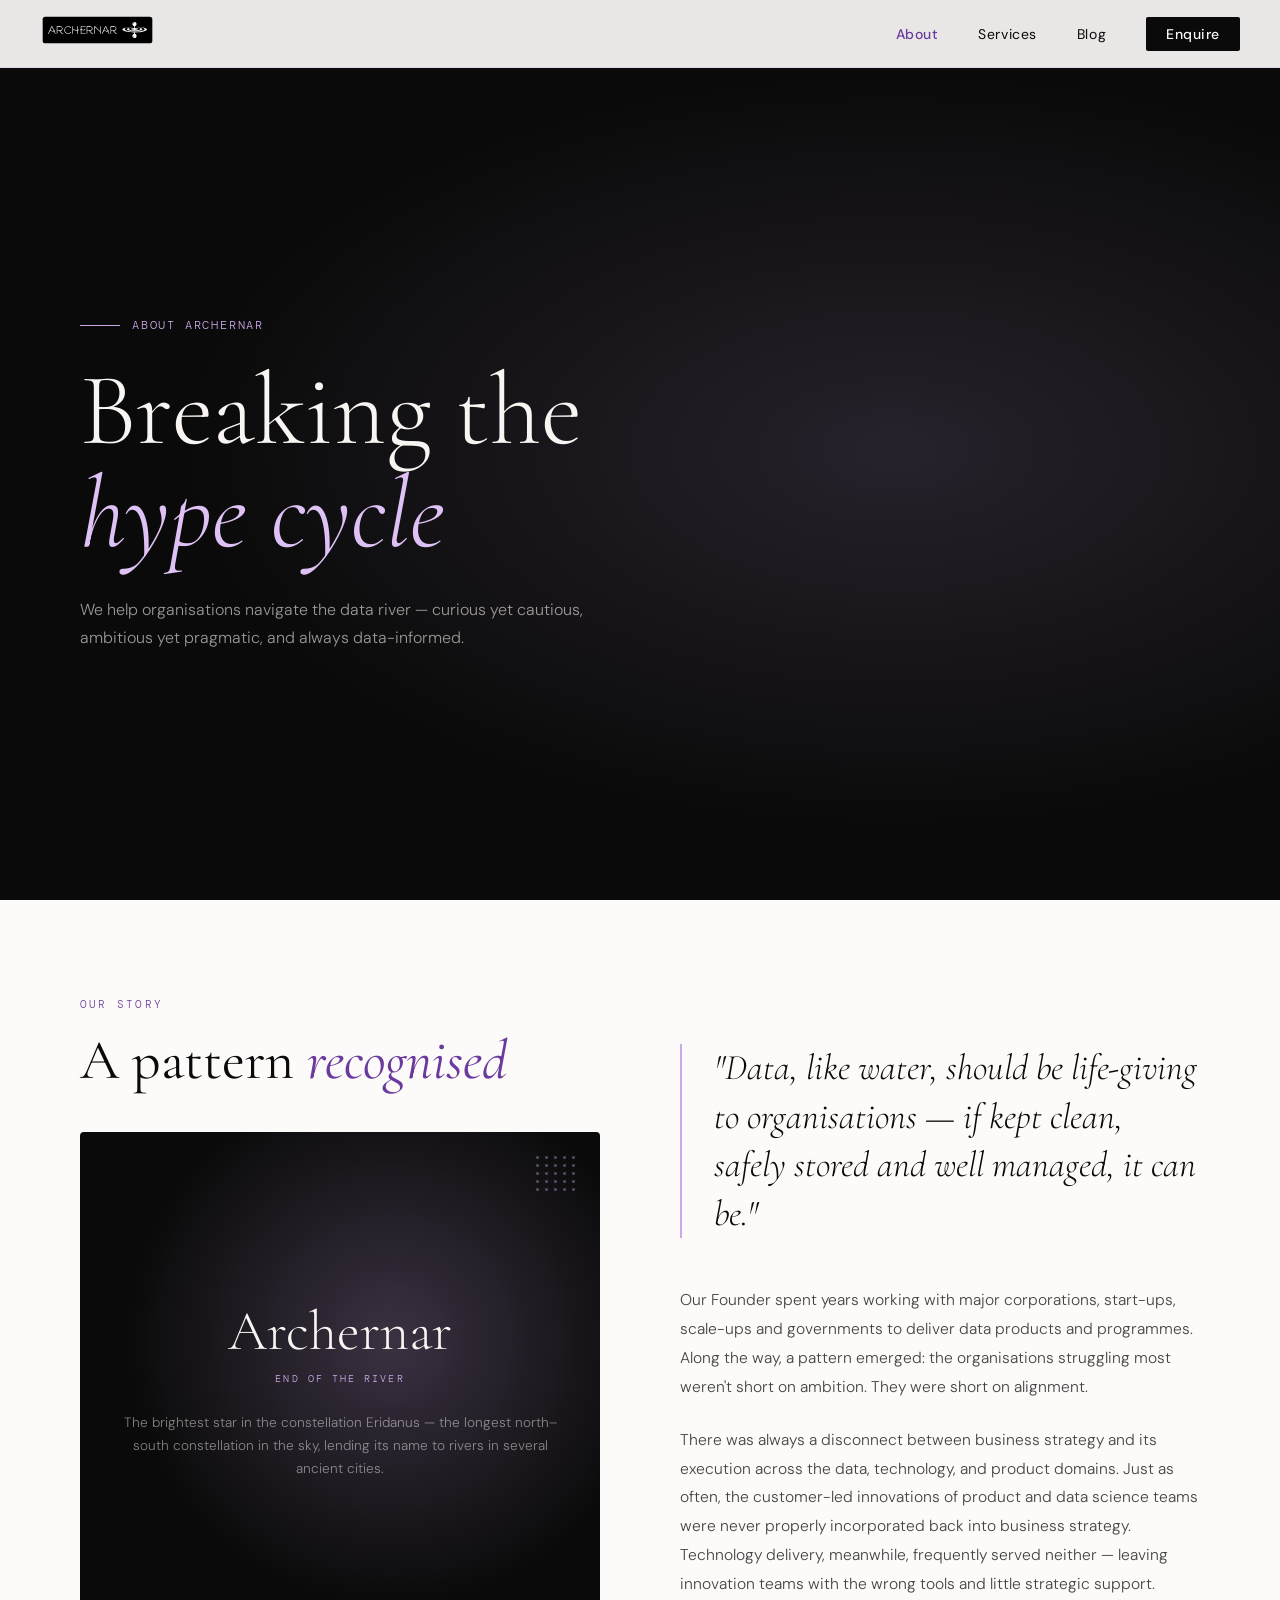
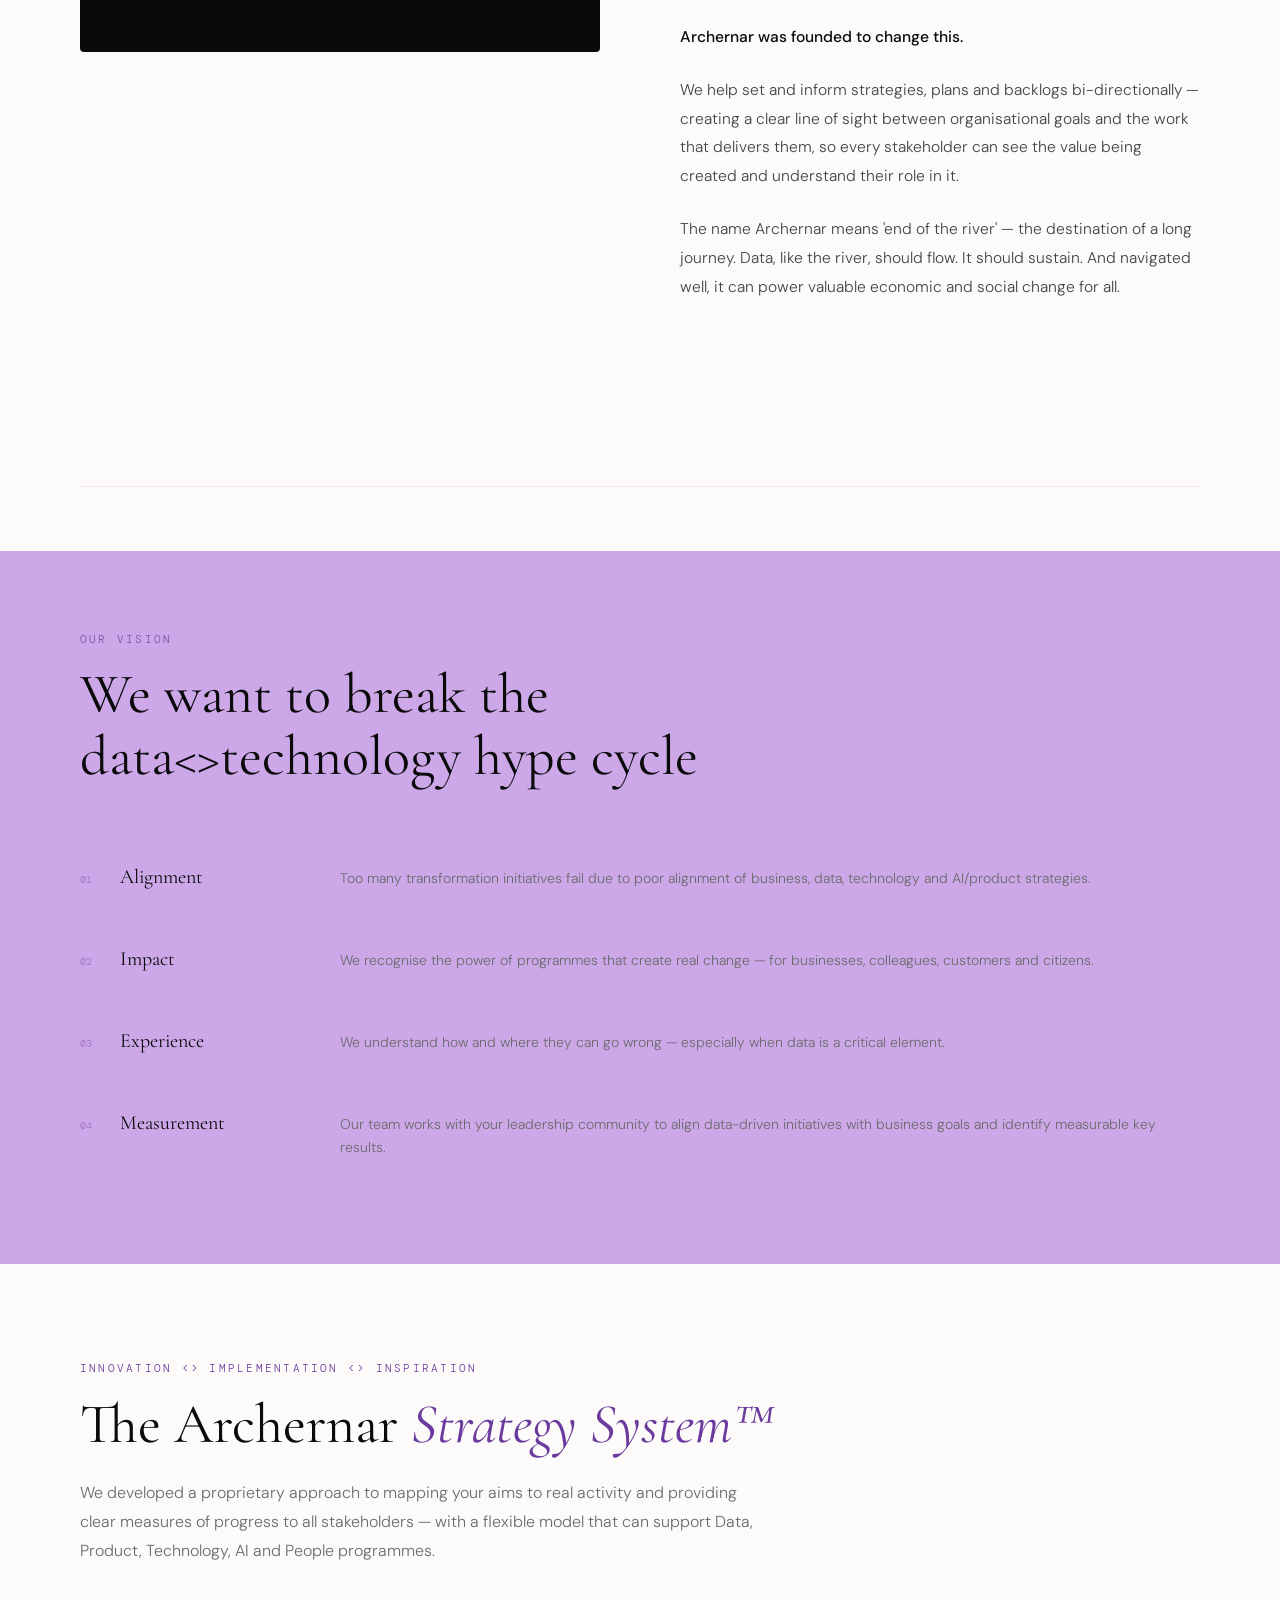
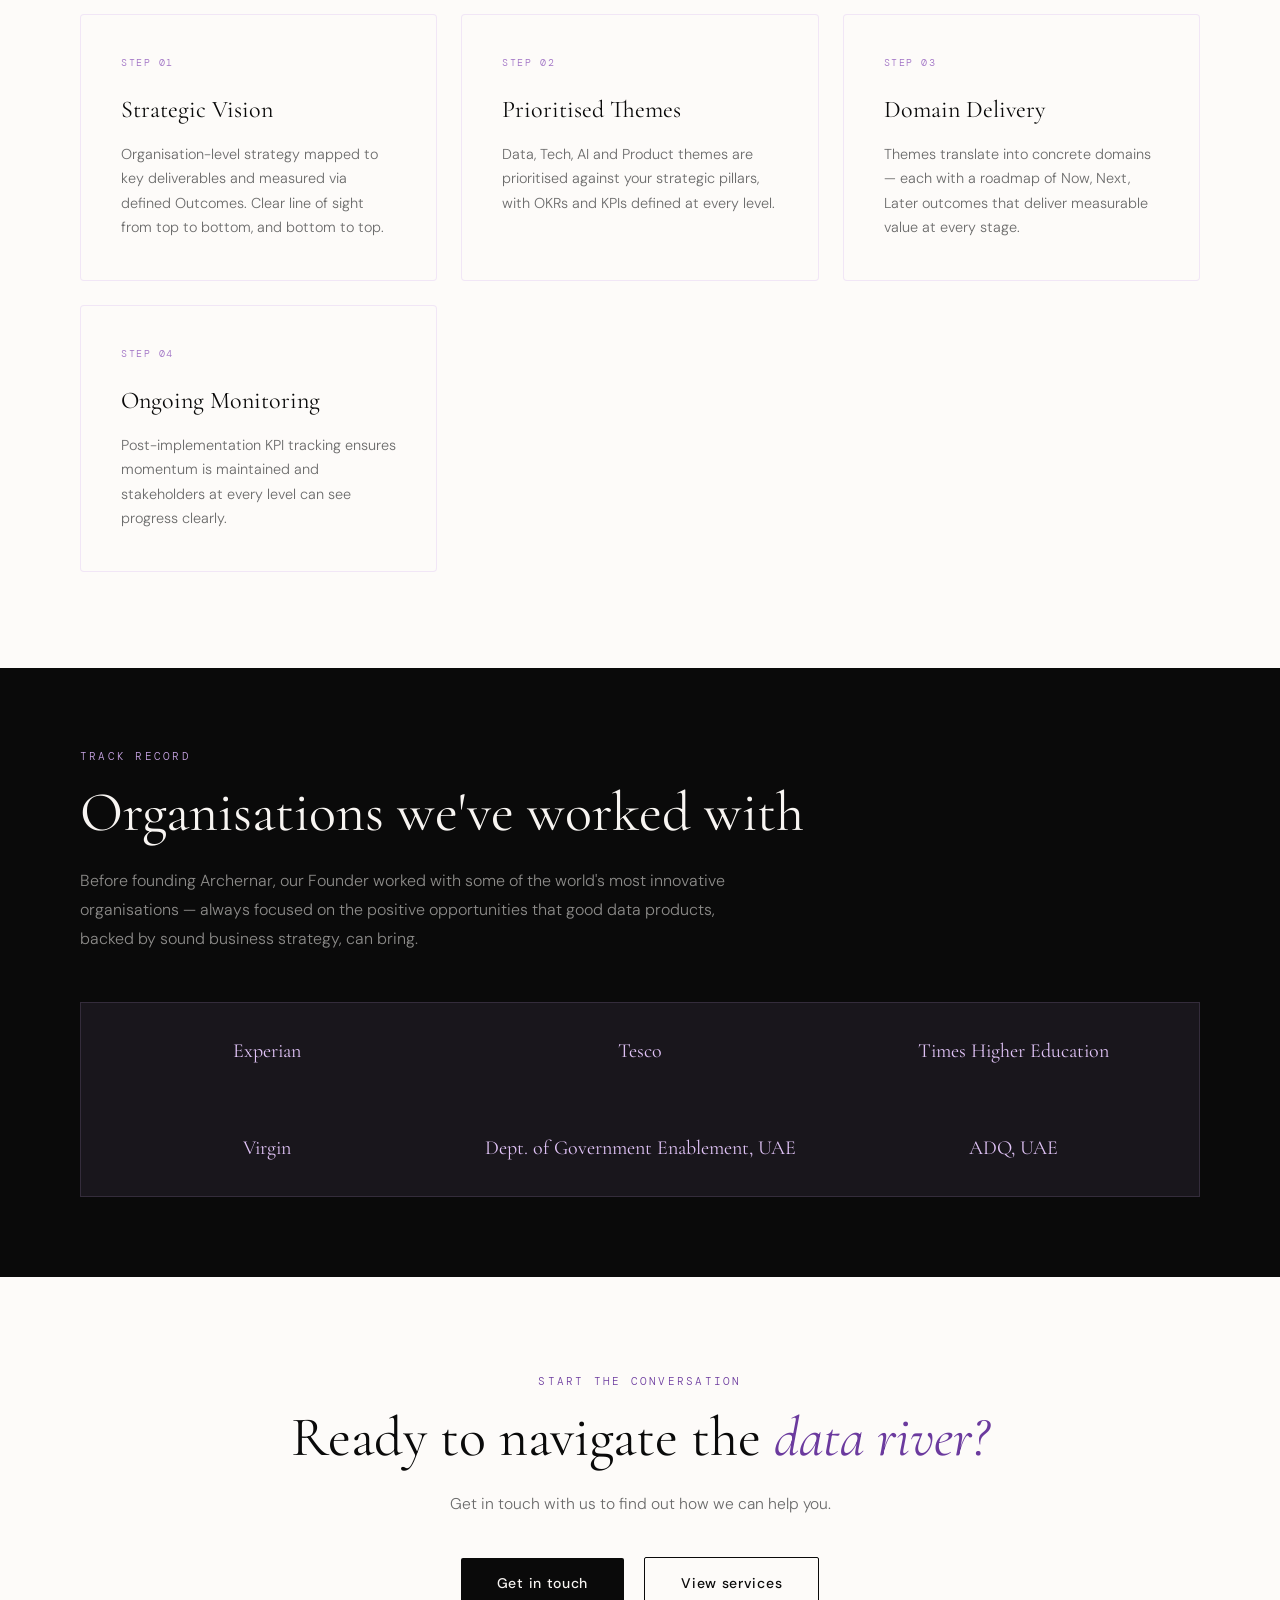
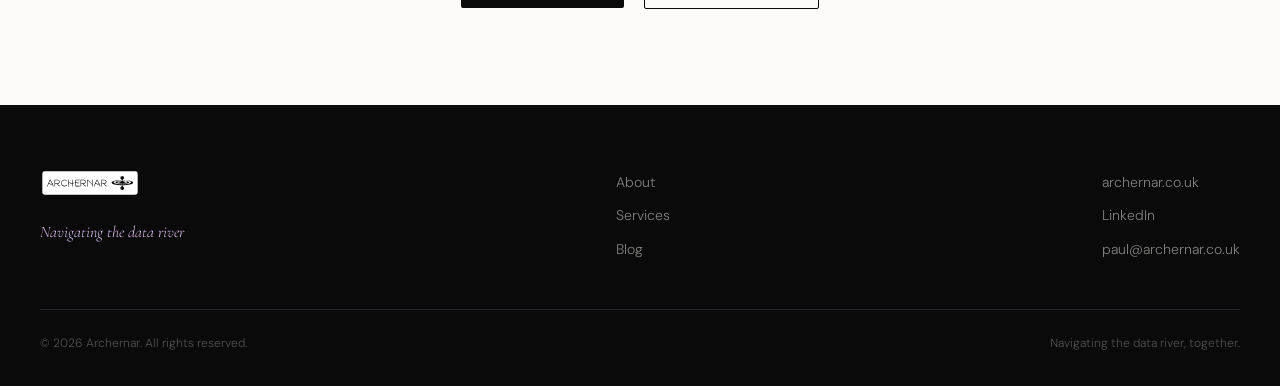
==== about.html @ a982818b "Update about.html Google Tags" ====
<!DOCTYPE html>
<html lang="en">
<head>
  <!-- Google tag (gtag.js) -->
<script async src="https://www.googletagmanager.com/gtag/js?id=G-QQVH4RZPXK"></script>
<script>
  window.dataLayer = window.dataLayer || [];
  function gtag(){dataLayer.push(arguments);}
  gtag('js', new Date());

  gtag('config', 'G-QQVH4RZPXK');
</script>
  <meta charset="UTF-8" />
  <meta name="viewport" content="width=device-width, initial-scale=1.0" />
  <title>About — Archernar</title>
  <meta name="description" content="Archernar helps organisations break the data-technology hype cycle and deliver sustainable, data-informed business change." />
  <link rel="stylesheet" href="style.css" />
  <style>
    /* ── ABOUT-SPECIFIC ── */

    .about-split {
      display: grid;
      grid-template-columns: 1fr 1fr;
      gap: 5rem;
      align-items: start;
    }

    .about-sticky {
      position: sticky;
      top: 100px;
    }

    .vision-quote {
      font-family: 'Cormorant Garamond', serif;
      font-size: clamp(1.5rem, 3vw, 2.25rem);
      font-weight: 300;
      font-style: italic;
      line-height: 1.35;
      color: var(--black);
      border-left: 2px solid var(--lavender);
      padding-left: 2rem;
      margin: 3rem 0;
    }

    .body-text p {
      font-size: 0.975rem;
      line-height: 1.85;
      color: #444;
      margin-bottom: 1.5rem;
    }

    .body-text strong {
      color: var(--black);
      font-weight: 500;
    }

    /* Timeline */
    .timeline {
      display: flex;
      flex-direction: column;
      gap: 2.5rem;
      margin-top: 3rem;
    }

    .timeline-item {
      display: grid;
      grid-template-columns: 80px 1fr;
      gap: 1.5rem;
      align-items: start;
    }

    .timeline-year {
      font-family: 'DM Mono', monospace;
      font-size: 0.7rem;
      letter-spacing: 0.1em;
      color: var(--lavender-dark);
      padding-top: 0.2rem;
    }

    .timeline-text {
      font-size: 0.9rem;
      line-height: 1.7;
      color: var(--text-muted);
      padding-bottom: 2.5rem;
      border-bottom: 1px solid var(--border);
    }

    .timeline-text strong {
      display: block;
      font-size: 1rem;
      font-family: 'Cormorant Garamond', serif;
      font-weight: 600;
      color: var(--black);
      margin-bottom: 0.4rem;
    }

    .timeline-item:last-child .timeline-text {
      border-bottom: none;
    }

    /* Clients */
    .client-grid {
      display: grid;
      grid-template-columns: repeat(3, 1fr);
      gap: 1px;
      background: var(--border);
      border: 1px solid var(--border);
      margin-top: 3rem;
    }

    .client-cell {
      background: var(--warm-white);
      padding: 2rem 1.5rem;
      display: flex;
      align-items: center;
      justify-content: center;
    }

    .client-name {
      font-family: 'Cormorant Garamond', serif;
      font-size: 1.25rem;
      font-weight: 400;
      color: var(--purple-mid);
      text-align: center;
    }

    /* Pillars */
    .pillar-list {
      display: flex;
      flex-direction: column;
      gap: 1px;
      margin-top: 2rem;
    }

    .pillar-item {
      display: flex;
      align-items: baseline;
      gap: 1.25rem;
      padding: 1.5rem 0;
      border-bottom: 1px solid var(--border);
    }

    .pillar-item:first-child {
      border-top: 1px solid var(--border);
    }

    .pillar-num {
      font-family: 'DM Mono', monospace;
      font-size: 0.65rem;
      color: var(--lavender-dark);
      min-width: 20px;
    }

    .pillar-name {
      font-family: 'Cormorant Garamond', serif;
      font-size: 1.25rem;
      font-weight: 400;
      color: var(--black);
      min-width: 200px;
    }

    .pillar-desc {
      font-size: 0.875rem;
      line-height: 1.65;
      color: var(--text-muted);
    }

    /* Star graphic */
    .star-graphic {
      width: 100%;
      aspect-ratio: 1;
      background: var(--black);
      border-radius: 4px;
      display: flex;
      align-items: center;
      justify-content: center;
      flex-direction: column;
      text-align: center;
      padding: 2.5rem;
      position: relative;
      overflow: hidden;
    }

    .star-graphic::before {
      content: '';
      position: absolute;
      inset: 0;
      background: radial-gradient(circle at 60% 40%, rgba(204,168,233,0.25) 0%, transparent 60%);
    }

    .star-name {
      font-family: 'Cormorant Garamond', serif;
      font-size: 3.5rem;
      font-weight: 300;
      color: var(--off-white);
      line-height: 1;
      position: relative;
    }

    .star-meaning {
      font-family: 'DM Mono', monospace;
      font-size: 0.65rem;
      letter-spacing: 0.2em;
      text-transform: uppercase;
      color: var(--lavender);
      margin-top: 0.75rem;
      position: relative;
    }

    .star-desc {
      font-size: 0.85rem;
      color: rgba(248,245,242,0.5);
      line-height: 1.7;
      margin-top: 1.5rem;
      position: relative;
    }

    /* dot decoration */
    .dot-field {
      position: absolute;
      top: 1.5rem;
      right: 1.5rem;
      display: grid;
      grid-template-columns: repeat(5, 4px);
      gap: 5px;
    }

    .dot-field span {
      width: 3px;
      height: 3px;
      border-radius: 50%;
      background: rgba(204,168,233,0.4);
      display: block;
    }

    @media (max-width: 900px) {
      .about-split { grid-template-columns: 1fr; }
      .about-sticky { position: static; }
      .client-grid { grid-template-columns: repeat(2, 1fr); }
      .pillar-item { flex-direction: column; gap: 0.5rem; }
    }

    @media (max-width: 600px) {
      .client-grid { grid-template-columns: 1fr; }
    }
  </style>
</head>
<body>

  <!-- NAV -->
  <nav>
    <a href="index.html">
      <img src="logo-black.svg" alt="Archernar" class="nav-logo" />
    </a>
    <ul class="nav-links">
      <li><a href="about.html" class="active">About</a></li>
      <li><a href="services.html">Services</a></li>
      <li><a href="blog.html">Blog</a></li>
      <li><a href="mailto:paul@archernar.co.uk" class="nav-cta">Enquire</a></li>
    </ul>
  </nav>

  <!-- HERO -->
  <div class="hero">
    <div class="hero-bg"></div>
    <div class="hero-content">
      <p class="hero-eyebrow fade-up fade-up-1">About Archernar</p>
      <h1 class="hero-title fade-up fade-up-2">
        Breaking the<br /><em>hype cycle</em>
      </h1>
      <p class="hero-subtitle fade-up fade-up-3">
        We help organisations navigate the data river — curious yet cautious,
        ambitious yet pragmatic, and always data-informed.
      </p>
    </div>
  </div>

  <!-- OUR STORY -->
  <section>
    <div class="about-split">
      <div class="about-sticky">
        <p class="section-label">Our story</p>
        <h2 class="section-title">A pattern <em>recognised</em></h2>
        <div class="star-graphic" style="margin-top:2.5rem;">
          <div class="dot-field">
            <span></span><span></span><span></span><span></span><span></span>
            <span></span><span></span><span></span><span></span><span></span>
            <span></span><span></span><span></span><span></span><span></span>
            <span></span><span></span><span></span><span></span><span></span>
            <span></span><span></span><span></span><span></span><span></span>
          </div>
          <span class="star-name">Archernar</span>
          <span class="star-meaning">End of the river</span>
          <p class="star-desc">
            The brightest star in the constellation Eridanus — the longest
            north–south constellation in the sky, lending its name to rivers
            in several ancient cities.
          </p>
        </div>
      </div>
      <div class="body-text">
        <blockquote class="vision-quote">
          "Data, like water, should be life-giving to organisations — if kept clean, safely stored and well managed, it can be."
        </blockquote>
        <p>
          Our Founder spent years working with major corporations, start-ups, scale-ups and governments to deliver data products and programmes. Along the way, a pattern emerged: the organisations struggling most weren't short on ambition. They were short on alignment.
        </p>
        <p>
          There was always a disconnect between business strategy and its execution across the data, technology, and product domains. Just as often, the customer-led innovations of product and data science teams were never properly incorporated back into business strategy. Technology delivery, meanwhile, frequently served neither — leaving innovation teams with the wrong tools and little strategic support.
        </p>
        <p>
          <strong>Archernar was founded to change this.</strong>
        </p>
        <p>
          We help set and inform strategies, plans and backlogs bi-directionally — creating a clear line of sight between organisational goals and the work that delivers them, so every stakeholder can see the value being created and understand their role in it.
        </p>
        <p>
          The name Archernar means 'end of the river' — the destination of a long journey. Data, like the river, should flow. It should sustain. And navigated well, it can power valuable economic and social change for all.
        </p>
      </div>
    </div>
  </section>

  <!-- DIVIDER -->
  <div style="max-width:1200px;margin:0 auto;padding:0 2.5rem;"><div class="divider"></div></div>

  <!-- VISION -->
  <div class="lavender-block">
    <div class="section-inner">
      <p class="section-label" style="color:rgba(61,31,107,0.6);">Our vision</p>
      <h2 class="section-title" style="max-width:700px;">We want to break the data&lt;&gt;technology hype cycle</h2>
      <div class="pillar-list" style="margin-top:3rem;">
        <div class="pillar-item">
          <span class="pillar-num">01</span>
          <span class="pillar-name">Alignment</span>
          <span class="pillar-desc">Too many transformation initiatives fail due to poor alignment of business, data, technology and AI/product strategies.</span>
        </div>
        <div class="pillar-item">
          <span class="pillar-num">02</span>
          <span class="pillar-name">Impact</span>
          <span class="pillar-desc">We recognise the power of programmes that create real change — for businesses, colleagues, customers and citizens.</span>
        </div>
        <div class="pillar-item">
          <span class="pillar-num">03</span>
          <span class="pillar-name">Experience</span>
          <span class="pillar-desc">We understand how and where they can go wrong — especially when data is a critical element.</span>
        </div>
        <div class="pillar-item">
          <span class="pillar-num">04</span>
          <span class="pillar-name">Measurement</span>
          <span class="pillar-desc">Our team works with your leadership community to align data-driven initiatives with business goals and identify measurable key results.</span>
        </div>
      </div>
    </div>
  </div>

  <!-- HOW WE WORK -->
  <section>
    <p class="section-label">Innovation &lt;&gt; Implementation &lt;&gt; Inspiration</p>
    <h2 class="section-title">The Archernar <em>Strategy System™</em></h2>
    <p class="section-body" style="margin-bottom:3rem;">
      We developed a proprietary approach to mapping your aims to real activity and providing clear measures of progress to all stakeholders — with a flexible model that can support Data, Product, Technology, AI and People programmes.
    </p>
    <div class="card-grid">
      <div class="card">
        <p class="card-number">STEP 01</p>
        <h3 class="card-title">Strategic Vision</h3>
        <p class="card-body">Organisation-level strategy mapped to key deliverables and measured via defined Outcomes. Clear line of sight from top to bottom, and bottom to top.</p>
      </div>
      <div class="card">
        <p class="card-number">STEP 02</p>
        <h3 class="card-title">Prioritised Themes</h3>
        <p class="card-body">Data, Tech, AI and Product themes are prioritised against your strategic pillars, with OKRs and KPIs defined at every level.</p>
      </div>
      <div class="card">
        <p class="card-number">STEP 03</p>
        <h3 class="card-title">Domain Delivery</h3>
        <p class="card-body">Themes translate into concrete domains — each with a roadmap of Now, Next, Later outcomes that deliver measurable value at every stage.</p>
      </div>
      <div class="card">
        <p class="card-number">STEP 04</p>
        <h3 class="card-title">Ongoing Monitoring</h3>
        <p class="card-body">Post-implementation KPI tracking ensures momentum is maintained and stakeholders at every level can see progress clearly.</p>
      </div>
    </div>
  </section>

  <!-- CLIENTS -->
  <div class="dark-block">
    <div class="section-inner">
      <p class="section-label">Track record</p>
      <h2 class="section-title">Organisations we've worked with</h2>
      <p class="section-body">
        Before founding Archernar, our Founder worked with some of the world's most innovative organisations — always focused on the positive opportunities that good data products, backed by sound business strategy, can bring.
      </p>
      <div class="client-grid" style="margin-top:3rem;background:rgba(204,168,233,0.08);border-color:rgba(204,168,233,0.15);">
        <div class="client-cell" style="background:transparent;">
          <span class="client-name" style="color:var(--lavender-light);">Experian</span>
        </div>
        <div class="client-cell" style="background:transparent;">
          <span class="client-name" style="color:var(--lavender-light);">Tesco</span>
        </div>
        <div class="client-cell" style="background:transparent;">
          <span class="client-name" style="color:var(--lavender-light);">Times Higher Education</span>
        </div>
        <div class="client-cell" style="background:transparent;">
          <span class="client-name" style="color:var(--lavender-light);">Virgin</span>
        </div>
        <div class="client-cell" style="background:transparent;">
          <span class="client-name" style="color:var(--lavender-light);">Dept. of Government Enablement, UAE</span>
        </div>
        <div class="client-cell" style="background:transparent;">
          <span class="client-name" style="color:var(--lavender-light);">ADQ, UAE</span>
        </div>
      </div>
    </div>
  </div>

  <!-- CTA -->
  <section style="text-align:center;">
    <p class="section-label" style="text-align:center;">Start the conversation</p>
    <h2 class="section-title" style="text-align:center;margin:0 auto 1.5rem;">
      Ready to navigate the <em>data river?</em>
    </h2>
    <p style="color:var(--text-muted);font-size:0.975rem;margin-bottom:2.5rem;">Get in touch with us to find out how we can help you.</p>
    <a href="mailto:paul@archernar.co.uk" style="display:inline-block;background:var(--black);color:var(--off-white);text-decoration:none;padding:0.85rem 2.25rem;font-size:0.875rem;font-weight:500;letter-spacing:0.05em;border-radius:2px;margin-right:1rem;transition:background 0.2s;" onmouseover="this.style.background='#3d1f6b'" onmouseout="this.style.background='#0a0a0a'">Get in touch</a>
    <a href="services.html" style="display:inline-block;background:transparent;color:var(--black);text-decoration:none;padding:0.85rem 2.25rem;font-size:0.875rem;font-weight:500;letter-spacing:0.05em;border-radius:2px;border:1px solid var(--black);transition:all 0.2s;" onmouseover="this.style.background='var(--black)';this.style.color='var(--off-white)'" onmouseout="this.style.background='transparent';this.style.color='var(--black)'">View services</a>
  </section>

  <!-- FOOTER -->
  <footer>
    <div class="footer-inner">
      <div>
        <img src="logo-white.svg" alt="Archernar" class="footer-logo" />
        <p class="footer-tagline">Navigating the data river</p>
      </div>
      <ul class="footer-links">
        <li><a href="about.html">About</a></li>
        <li><a href="services.html">Services</a></li>
        <li><a href="blog.html">Blog</a></li>
      </ul>
      <ul class="footer-links">
        <li><a href="https://archernar.co.uk" target="_blank">archernar.co.uk</a></li>
        <li><a href="https://www.linkedin.com/company/archernar" target="_blank">LinkedIn</a></li>
        <li><a href="mailto:paul@archernar.co.uk">paul@archernar.co.uk</a></li>
      </ul>
    </div>
    <div class="footer-bottom">
      <span>© 2026 Archernar. All rights reserved.</span>
      <span>Navigating the data river, together.</span>
    </div>
  </footer>

</body>
</html>
---- style.css ----
@import url('https://fonts.googleapis.com/css2?family=Cormorant+Garamond:ital,wght@0,300;0,400;0,600;1,300;1,400&family=DM+Sans:wght@300;400;500;600&family=DM+Mono:wght@400;500&display=swap');

:root {
  --lavender: #cca8e9;
  --lavender-light: #dfc2f5;
  --lavender-dark: #9e6fc4;
  --purple-deep: #3d1f6b;
  --purple-mid: #6b3a9e;
  --black: #0a0a0a;
  --off-white: #f8f5f2;
  --warm-white: #fdfbf9;
  --green-accent: #a8e6b0;
  --text-muted: #6b6b6b;
  --border: rgba(204, 168, 233, 0.25);
}

* {
  margin: 0;
  padding: 0;
  box-sizing: border-box;
}

html {
  scroll-behavior: smooth;
}

body {
  font-family: 'DM Sans', sans-serif;
  background: var(--warm-white);
  color: var(--black);
  font-weight: 300;
  line-height: 1.6;
  overflow-x: hidden;
}

/* ─── NAV ─── */

nav {
  position: fixed;
  top: 0;
  left: 0;
  right: 0;
  z-index: 100;
  background: rgba(253, 251, 249, 0.92);
  backdrop-filter: blur(12px);
  -webkit-backdrop-filter: blur(12px);
  border-bottom: 1px solid var(--border);
  padding: 0 2.5rem;
  height: 68px;
  display: flex;
  align-items: center;
  justify-content: space-between;
}

.nav-logo {
  height: 32px;
  width: auto;
}

.nav-links {
  display: flex;
  gap: 2.5rem;
  list-style: none;
  align-items: center;
}

.nav-links a {
  text-decoration: none;
  color: var(--black);
  font-size: 0.875rem;
  font-weight: 400;
  letter-spacing: 0.04em;
  transition: color 0.2s;
}

.nav-links a:hover,
.nav-links a.active {
  color: var(--purple-mid);
}

.nav-links a.active {
  font-weight: 500;
}

.nav-cta {
  background: var(--black);
  color: var(--warm-white) !important;
  padding: 0.5rem 1.25rem;
  border-radius: 2px;
  font-weight: 500 !important;
  transition: background 0.2s !important;
}

.nav-cta:hover {
  background: var(--purple-deep) !important;
  color: var(--warm-white) !important;
}

/* ─── HERO BASE ─── */

.hero {
  min-height: 100vh;
  padding-top: 68px;
  display: flex;
  align-items: center;
  position: relative;
  overflow: hidden;
}

.hero-bg {
  position: absolute;
  inset: 0;
  background: var(--black);
}

.hero-bg::after {
  content: '';
  position: absolute;
  inset: 0;
  background: radial-gradient(ellipse 80% 60% at 70% 50%, rgba(204, 168, 233, 0.15) 0%, transparent 70%);
}

.hero-content {
  position: relative;
  z-index: 2;
  max-width: 1200px;
  margin: 0 auto;
  padding: 6rem 2.5rem;
  width: 100%;
}

.hero-eyebrow {
  font-family: 'DM Mono', monospace;
  font-size: 0.75rem;
  letter-spacing: 0.15em;
  text-transform: uppercase;
  color: var(--lavender);
  margin-bottom: 1.5rem;
  display: flex;
  align-items: center;
  gap: 0.75rem;
}

.hero-eyebrow::before {
  content: '';
  display: block;
  width: 40px;
  height: 1px;
  background: var(--lavender);
}

.hero-title {
  font-family: 'Cormorant Garamond', serif;
  font-weight: 300;
  font-size: clamp(3rem, 8vw, 7rem);
  line-height: 1.0;
  color: var(--off-white);
  margin-bottom: 2rem;
}

.hero-title em {
  font-style: italic;
  color: var(--lavender-light);
}

.hero-subtitle {
  font-size: 1rem;
  font-weight: 300;
  color: rgba(248, 245, 242, 0.6);
  max-width: 540px;
  line-height: 1.75;
}

/* ─── SECTIONS ─── */

section {
  padding: 6rem 2.5rem;
  max-width: 1200px;
  margin: 0 auto;
}

.section-full {
  max-width: 100%;
  padding: 6rem 0;
  background: var(--off-white);
}

.section-inner {
  max-width: 1200px;
  margin: 0 auto;
  padding: 0 2.5rem;
}

.section-label {
  font-family: 'DM Mono', monospace;
  font-size: 0.7rem;
  letter-spacing: 0.2em;
  text-transform: uppercase;
  color: var(--purple-mid);
  margin-bottom: 1rem;
}

.section-title {
  font-family: 'Cormorant Garamond', serif;
  font-weight: 400;
  font-size: clamp(2rem, 5vw, 3.5rem);
  line-height: 1.1;
  color: var(--black);
  margin-bottom: 1.5rem;
}

.section-title em {
  font-style: italic;
  color: var(--purple-mid);
}

.section-body {
  font-size: 1rem;
  line-height: 1.8;
  color: var(--text-muted);
  max-width: 680px;
}

/* ─── DIVIDER ─── */

.divider {
  width: 100%;
  height: 1px;
  background: var(--border);
  margin: 4rem 0;
}

/* ─── CARDS ─── */

.card-grid {
  display: grid;
  grid-template-columns: repeat(auto-fit, minmax(300px, 1fr));
  gap: 1.5rem;
  margin-top: 3rem;
}

.card {
  background: var(--warm-white);
  border: 1px solid var(--border);
  border-radius: 4px;
  padding: 2.5rem;
  transition: border-color 0.25s, transform 0.25s;
  position: relative;
}

.card:hover {
  border-color: var(--lavender);
  transform: translateY(-3px);
}

.card-number {
  font-family: 'DM Mono', monospace;
  font-size: 0.65rem;
  letter-spacing: 0.15em;
  color: var(--lavender-dark);
  margin-bottom: 1.25rem;
}

.card-title {
  font-family: 'Cormorant Garamond', serif;
  font-size: 1.5rem;
  font-weight: 400;
  margin-bottom: 0.75rem;
  color: var(--black);
}

.card-body {
  font-size: 0.9rem;
  line-height: 1.7;
  color: var(--text-muted);
}

/* ─── LAVENDER BLOCK ─── */

.lavender-block {
  background: var(--lavender);
  padding: 5rem 2.5rem;
}

.lavender-block .section-title {
  color: var(--black);
}

/* ─── DARK BLOCK ─── */

.dark-block {
  background: var(--black);
  padding: 5rem 2.5rem;
}

.dark-block .section-title,
.dark-block .section-label {
  color: var(--off-white);
}

.dark-block .section-label {
  color: var(--lavender);
}

.dark-block .section-body {
  color: rgba(248, 245, 242, 0.55);
}

/* ─── FOOTER ─── */

footer {
  background: var(--black);
  padding: 4rem 2.5rem 2rem;
  color: rgba(248, 245, 242, 0.5);
}

.footer-inner {
  max-width: 1200px;
  margin: 0 auto;
  display: flex;
  justify-content: space-between;
  align-items: flex-start;
  gap: 3rem;
  flex-wrap: wrap;
}

.footer-logo {
  height: 28px;
  margin-bottom: 1rem;
}

.footer-tagline {
  font-family: 'Cormorant Garamond', serif;
  font-style: italic;
  font-size: 1rem;
  color: var(--lavender-light);
}

.footer-links {
  list-style: none;
  display: flex;
  flex-direction: column;
  gap: 0.5rem;
}

.footer-links a {
  text-decoration: none;
  color: rgba(248, 245, 242, 0.5);
  font-size: 0.875rem;
  transition: color 0.2s;
}

.footer-links a:hover {
  color: var(--lavender-light);
}

.footer-bottom {
  max-width: 1200px;
  margin: 3rem auto 0;
  padding-top: 1.5rem;
  border-top: 1px solid rgba(204, 168, 233, 0.15);
  display: flex;
  justify-content: space-between;
  font-size: 0.75rem;
  color: rgba(248, 245, 242, 0.3);
}

/* ─── ANIMATIONS ─── */

@keyframes fadeUp {
  from { opacity: 0; transform: translateY(24px); }
  to { opacity: 1; transform: translateY(0); }
}

.fade-up {
  animation: fadeUp 0.8s ease forwards;
}

.fade-up-1 { animation-delay: 0.1s; opacity: 0; }
.fade-up-2 { animation-delay: 0.25s; opacity: 0; }
.fade-up-3 { animation-delay: 0.4s; opacity: 0; }
.fade-up-4 { animation-delay: 0.55s; opacity: 0; }

/* ─── TAG ─── */

.tag {
  display: inline-block;
  font-family: 'DM Mono', monospace;
  font-size: 0.65rem;
  letter-spacing: 0.1em;
  text-transform: uppercase;
  background: rgba(204, 168, 233, 0.2);
  color: var(--purple-mid);
  padding: 0.3rem 0.75rem;
  border-radius: 2px;
  border: 1px solid rgba(204, 168, 233, 0.4);
}

/* ─── RESPONSIVE ─── */

@media (max-width: 768px) {
  nav { padding: 0 1.25rem; }
  .nav-links { gap: 1.5rem; }
  .hero-content, section { padding: 4rem 1.25rem; }
  .section-inner { padding: 0 1.25rem; }
  .lavender-block, .dark-block { padding: 4rem 1.25rem; }
  .footer-inner { flex-direction: column; }
}
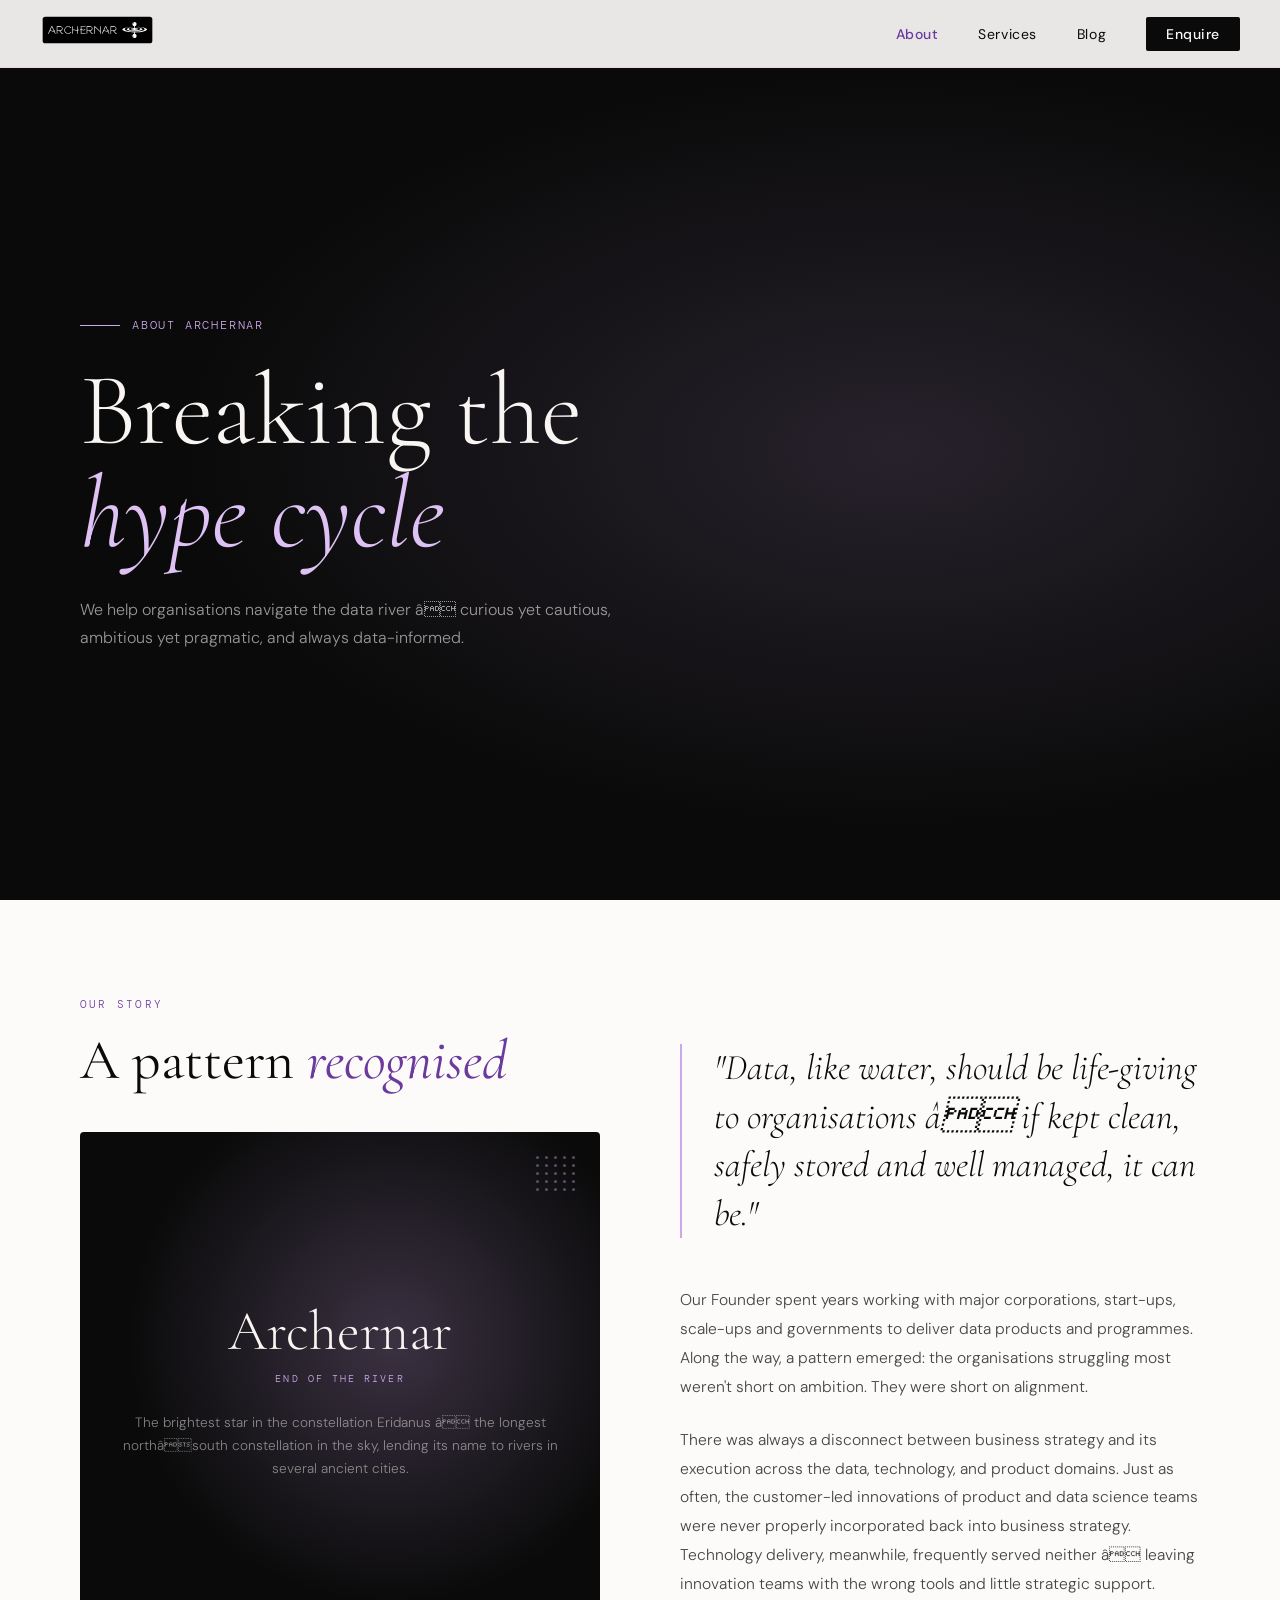
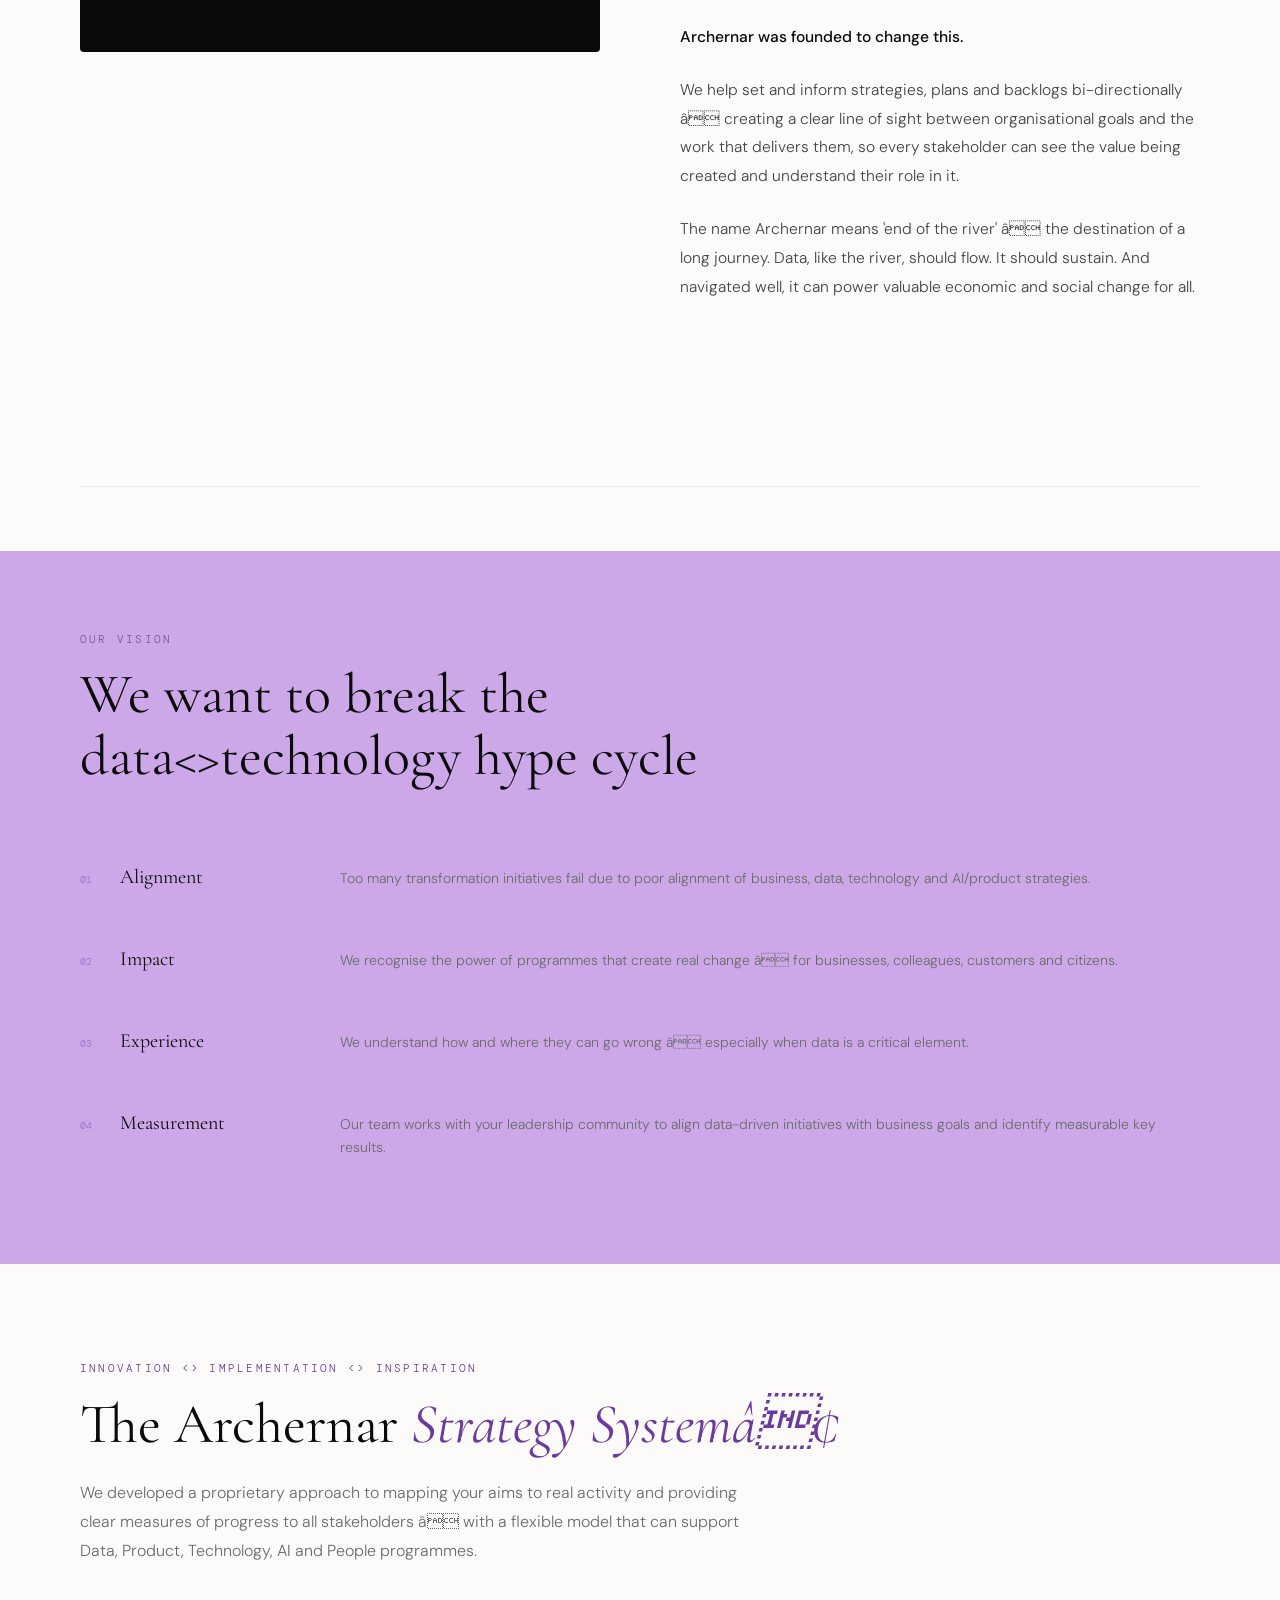
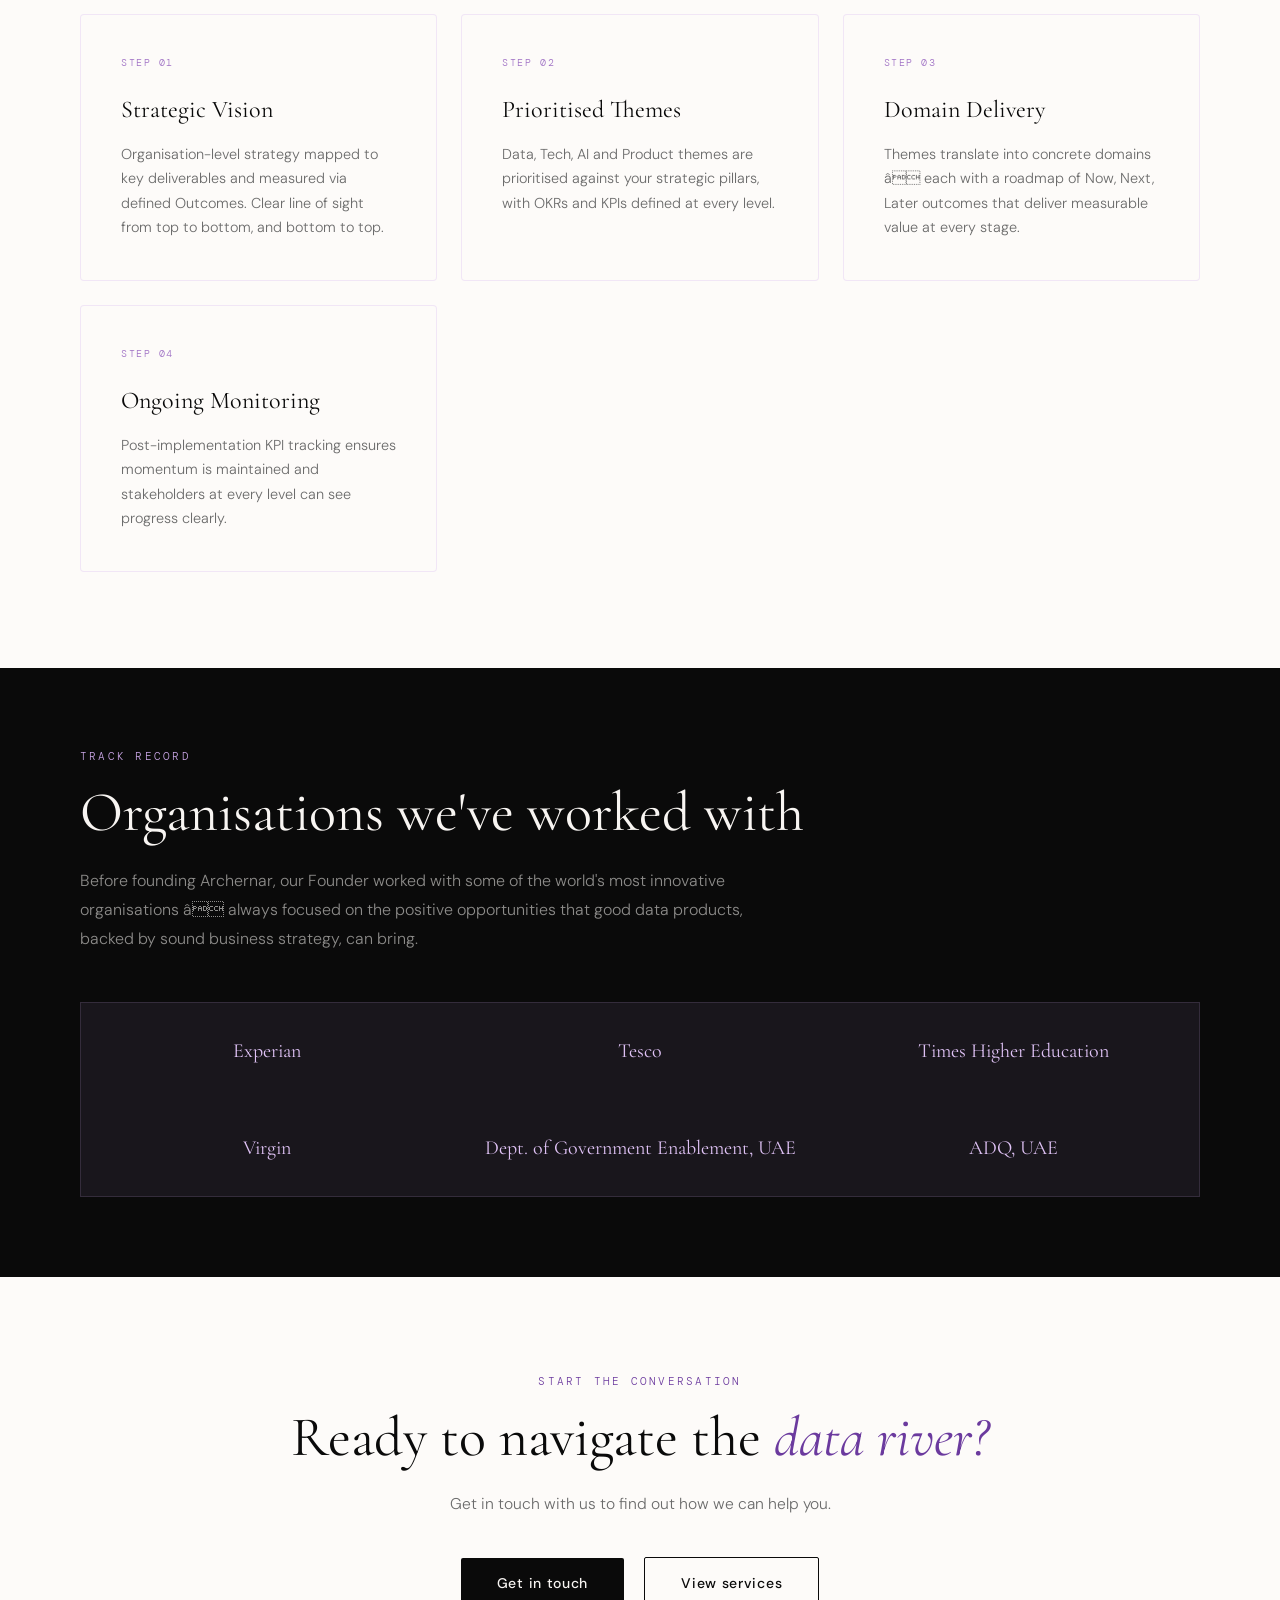
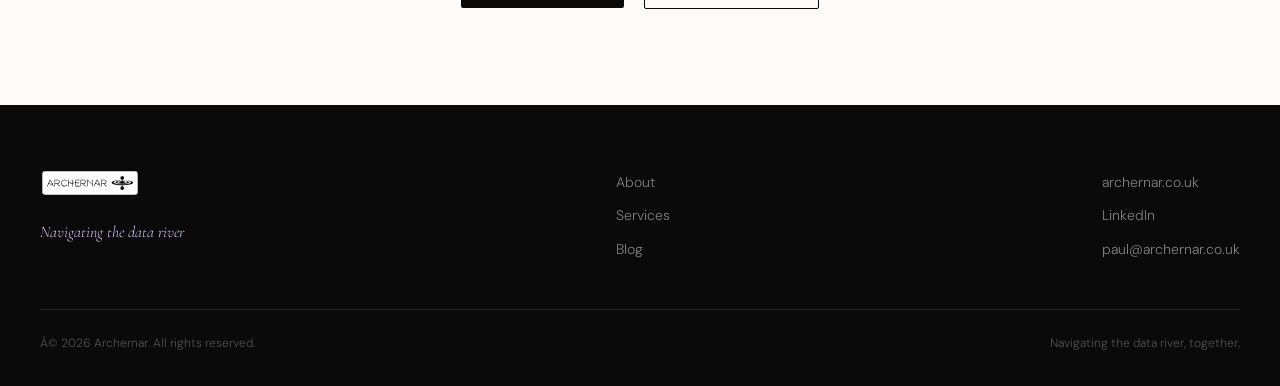
==== commit d5679cc4: "Fix Google Tags: remove GTM, fix broken nested script tag" ====
--- a/about.html
+++ b/about.html
@@ -1,22 +1,24 @@
 <!DOCTYPE html>
 <html lang="en">
 <head>
-  <!-- Google tag (gtag.js) -->
-<script async src="https://www.googletagmanager.com/gtag/js?id=G-QQVH4RZPXK"></script>
-<script>
+<!-- Google tag (gtag.js) -->
+  <script async src="https://www.googletagmanager.com/gtag/js?id=G-QQVH4RZPXK"></script>
+  <script>
   window.dataLayer = window.dataLayer || [];
   function gtag(){dataLayer.push(arguments);}
   gtag('js', new Date());
 
   gtag('config', 'G-QQVH4RZPXK');
-</script>
+  </script>
+  <script type="text/javascript" data-cmp-ab="1" src="https://cdn.consentmanager.net/delivery/autoblocking/8948bd2b226c9.js" data-cmp-host="a.delivery.consentmanager.net" data-cmp-cdn="cdn.consentmanager.net" data-cmp-codesrc="16"></script>
+
   <meta charset="UTF-8" />
   <meta name="viewport" content="width=device-width, initial-scale=1.0" />
-  <title>About — Archernar</title>
+  <title>About â Archernar</title>
   <meta name="description" content="Archernar helps organisations break the data-technology hype cycle and deliver sustainable, data-informed business change." />
   <link rel="stylesheet" href="style.css" />
   <style>
-    /* ── ABOUT-SPECIFIC ── */
+    /* ââ ABOUT-SPECIFIC ââ */
 
     .about-split {
       display: grid;
@@ -269,7 +271,7 @@
         Breaking the<br /><em>hype cycle</em>
       </h1>
       <p class="hero-subtitle fade-up fade-up-3">
-        We help organisations navigate the data river — curious yet cautious,
+        We help organisations navigate the data river â curious yet cautious,
         ambitious yet pragmatic, and always data-informed.
       </p>
     </div>
@@ -292,30 +294,30 @@
           <span class="star-name">Archernar</span>
           <span class="star-meaning">End of the river</span>
           <p class="star-desc">
-            The brightest star in the constellation Eridanus — the longest
-            north–south constellation in the sky, lending its name to rivers
+            The brightest star in the constellation Eridanus â the longest
+            northâsouth constellation in the sky, lending its name to rivers
             in several ancient cities.
           </p>
         </div>
       </div>
       <div class="body-text">
         <blockquote class="vision-quote">
-          "Data, like water, should be life-giving to organisations — if kept clean, safely stored and well managed, it can be."
+          "Data, like water, should be life-giving to organisations â if kept clean, safely stored and well managed, it can be."
         </blockquote>
         <p>
           Our Founder spent years working with major corporations, start-ups, scale-ups and governments to deliver data products and programmes. Along the way, a pattern emerged: the organisations struggling most weren't short on ambition. They were short on alignment.
         </p>
         <p>
-          There was always a disconnect between business strategy and its execution across the data, technology, and product domains. Just as often, the customer-led innovations of product and data science teams were never properly incorporated back into business strategy. Technology delivery, meanwhile, frequently served neither — leaving innovation teams with the wrong tools and little strategic support.
+          There was always a disconnect between business strategy and its execution across the data, technology, and product domains. Just as often, the customer-led innovations of product and data science teams were never properly incorporated back into business strategy. Technology delivery, meanwhile, frequently served neither â leaving innovation teams with the wrong tools and little strategic support.
         </p>
         <p>
           <strong>Archernar was founded to change this.</strong>
         </p>
         <p>
-          We help set and inform strategies, plans and backlogs bi-directionally — creating a clear line of sight between organisational goals and the work that delivers them, so every stakeholder can see the value being created and understand their role in it.
+          We help set and inform strategies, plans and backlogs bi-directionally â creating a clear line of sight between organisational goals and the work that delivers them, so every stakeholder can see the value being created and understand their role in it.
         </p>
         <p>
-          The name Archernar means 'end of the river' — the destination of a long journey. Data, like the river, should flow. It should sustain. And navigated well, it can power valuable economic and social change for all.
+          The name Archernar means 'end of the river' â the destination of a long journey. Data, like the river, should flow. It should sustain. And navigated well, it can power valuable economic and social change for all.
         </p>
       </div>
     </div>
@@ -338,12 +340,12 @@
         <div class="pillar-item">
           <span class="pillar-num">02</span>
           <span class="pillar-name">Impact</span>
-          <span class="pillar-desc">We recognise the power of programmes that create real change — for businesses, colleagues, customers and citizens.</span>
+          <span class="pillar-desc">We recognise the power of programmes that create real change â for businesses, colleagues, customers and citizens.</span>
         </div>
         <div class="pillar-item">
           <span class="pillar-num">03</span>
           <span class="pillar-name">Experience</span>
-          <span class="pillar-desc">We understand how and where they can go wrong — especially when data is a critical element.</span>
+          <span class="pillar-desc">We understand how and where they can go wrong â especially when data is a critical element.</span>
         </div>
         <div class="pillar-item">
           <span class="pillar-num">04</span>
@@ -357,9 +359,9 @@
   <!-- HOW WE WORK -->
   <section>
     <p class="section-label">Innovation &lt;&gt; Implementation &lt;&gt; Inspiration</p>
-    <h2 class="section-title">The Archernar <em>Strategy System™</em></h2>
+    <h2 class="section-title">The Archernar <em>Strategy Systemâ¢</em></h2>
     <p class="section-body" style="margin-bottom:3rem;">
-      We developed a proprietary approach to mapping your aims to real activity and providing clear measures of progress to all stakeholders — with a flexible model that can support Data, Product, Technology, AI and People programmes.
+      We developed a proprietary approach to mapping your aims to real activity and providing clear measures of progress to all stakeholders â with a flexible model that can support Data, Product, Technology, AI and People programmes.
     </p>
     <div class="card-grid">
       <div class="card">
@@ -375,7 +377,7 @@
       <div class="card">
         <p class="card-number">STEP 03</p>
         <h3 class="card-title">Domain Delivery</h3>
-        <p class="card-body">Themes translate into concrete domains — each with a roadmap of Now, Next, Later outcomes that deliver measurable value at every stage.</p>
+        <p class="card-body">Themes translate into concrete domains â each with a roadmap of Now, Next, Later outcomes that deliver measurable value at every stage.</p>
       </div>
       <div class="card">
         <p class="card-number">STEP 04</p>
@@ -391,7 +393,7 @@
       <p class="section-label">Track record</p>
       <h2 class="section-title">Organisations we've worked with</h2>
       <p class="section-body">
-        Before founding Archernar, our Founder worked with some of the world's most innovative organisations — always focused on the positive opportunities that good data products, backed by sound business strategy, can bring.
+        Before founding Archernar, our Founder worked with some of the world's most innovative organisations â always focused on the positive opportunities that good data products, backed by sound business strategy, can bring.
       </p>
       <div class="client-grid" style="margin-top:3rem;background:rgba(204,168,233,0.08);border-color:rgba(204,168,233,0.15);">
         <div class="client-cell" style="background:transparent;">
@@ -446,7 +448,7 @@
       </ul>
     </div>
     <div class="footer-bottom">
-      <span>© 2026 Archernar. All rights reserved.</span>
+      <span>Â© 2026 Archernar. All rights reserved.</span>
       <span>Navigating the data river, together.</span>
     </div>
   </footer>
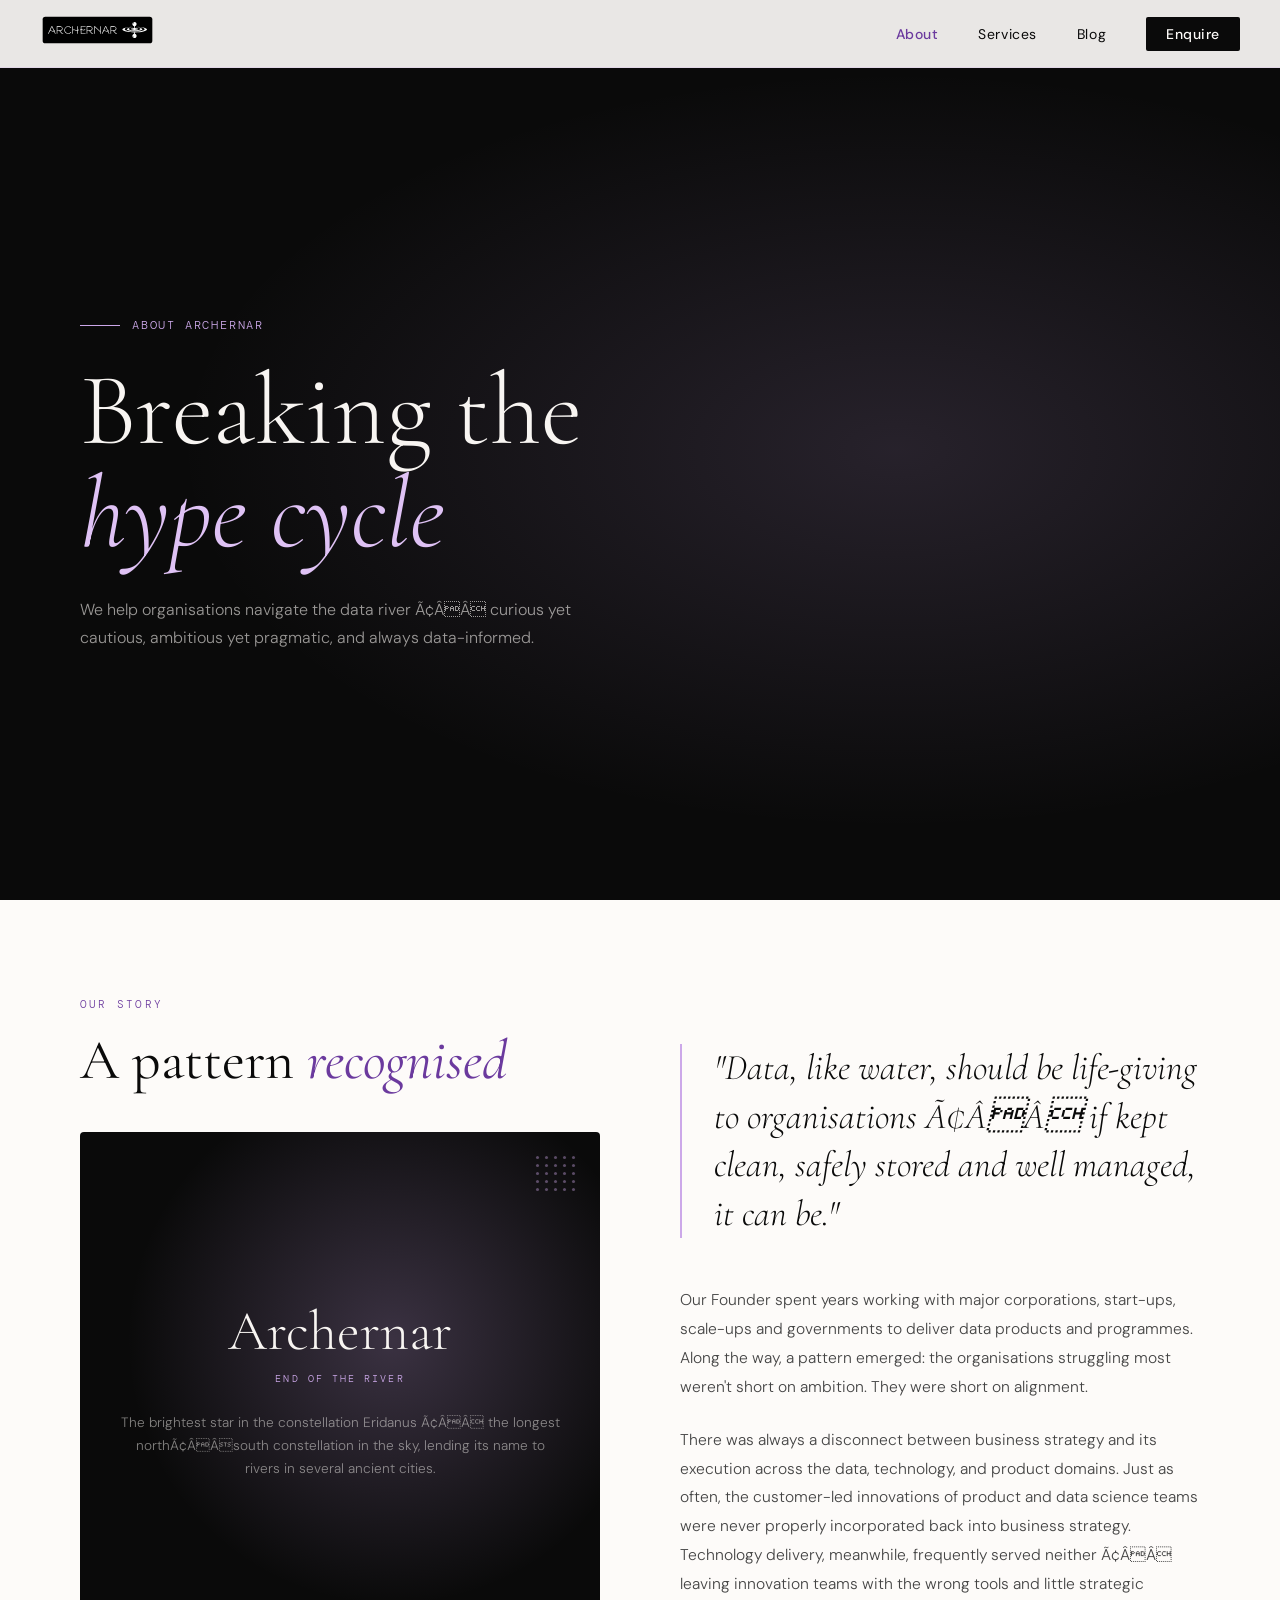
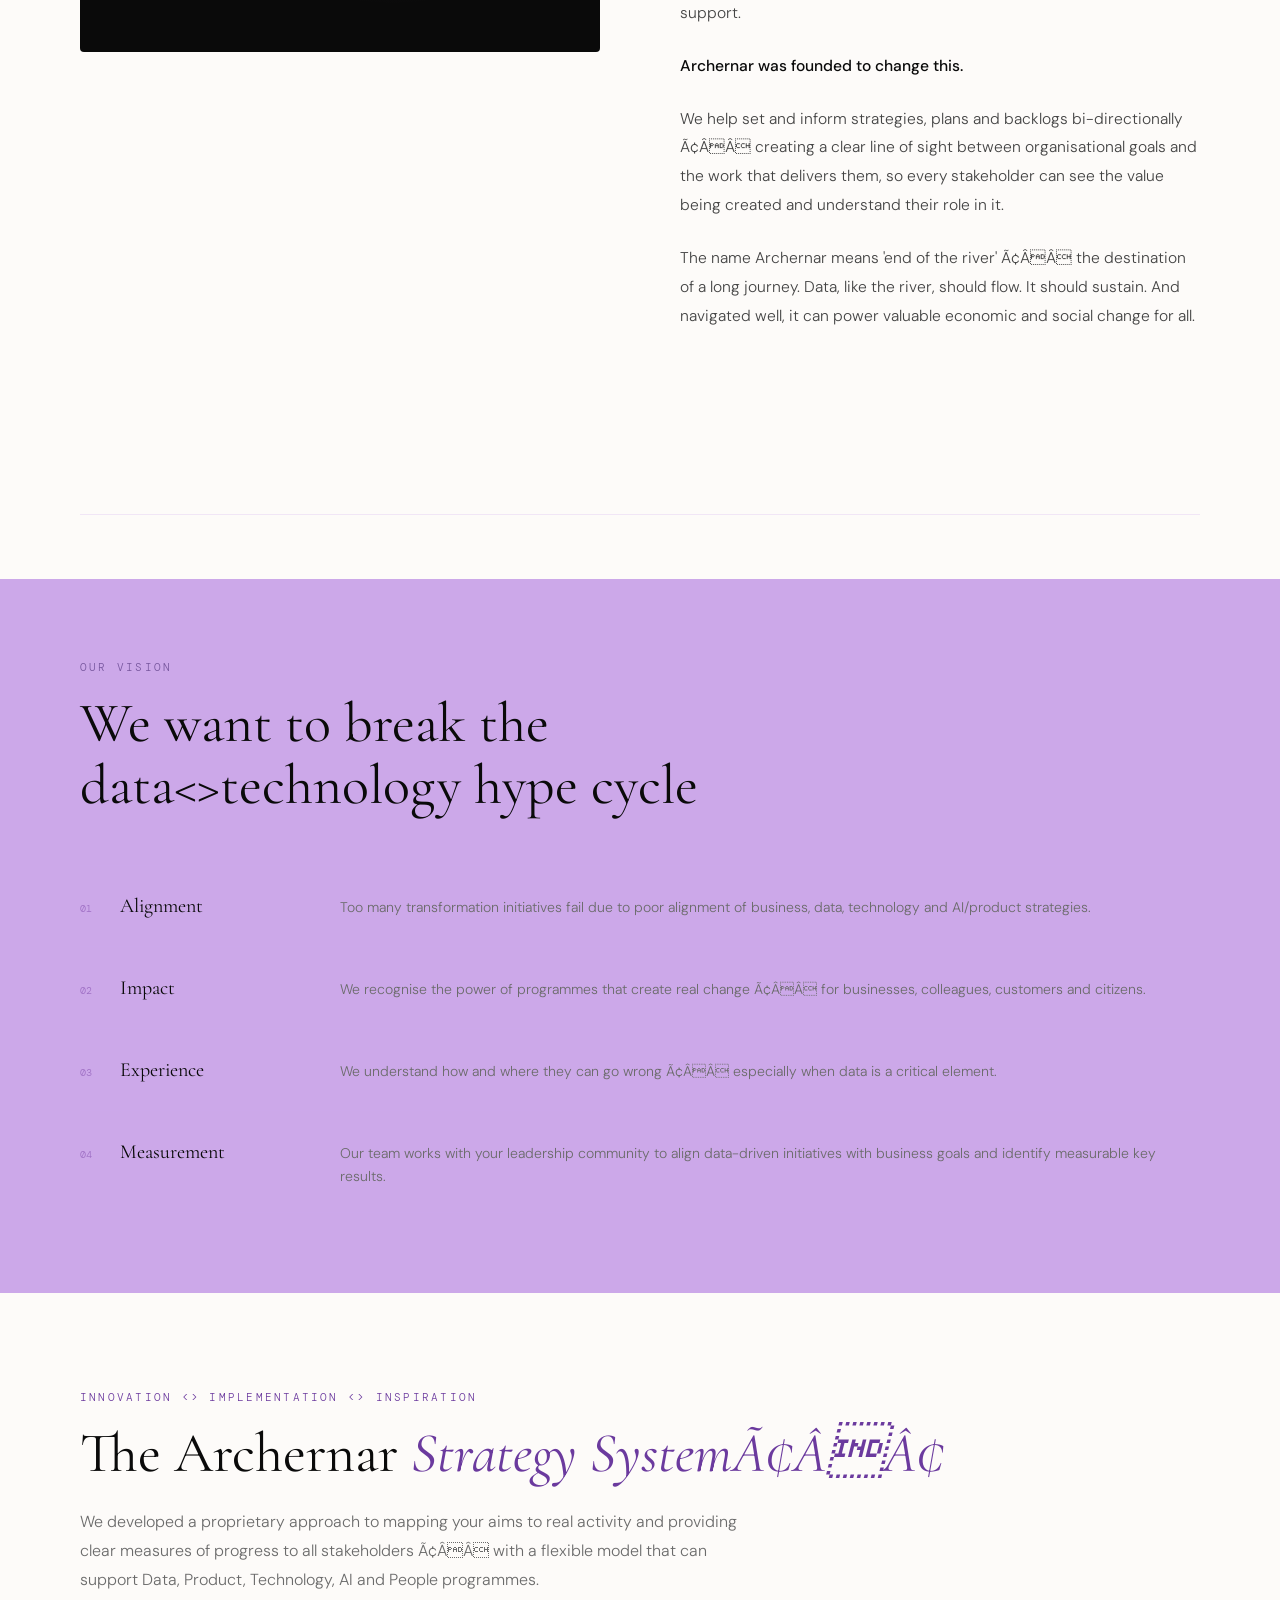
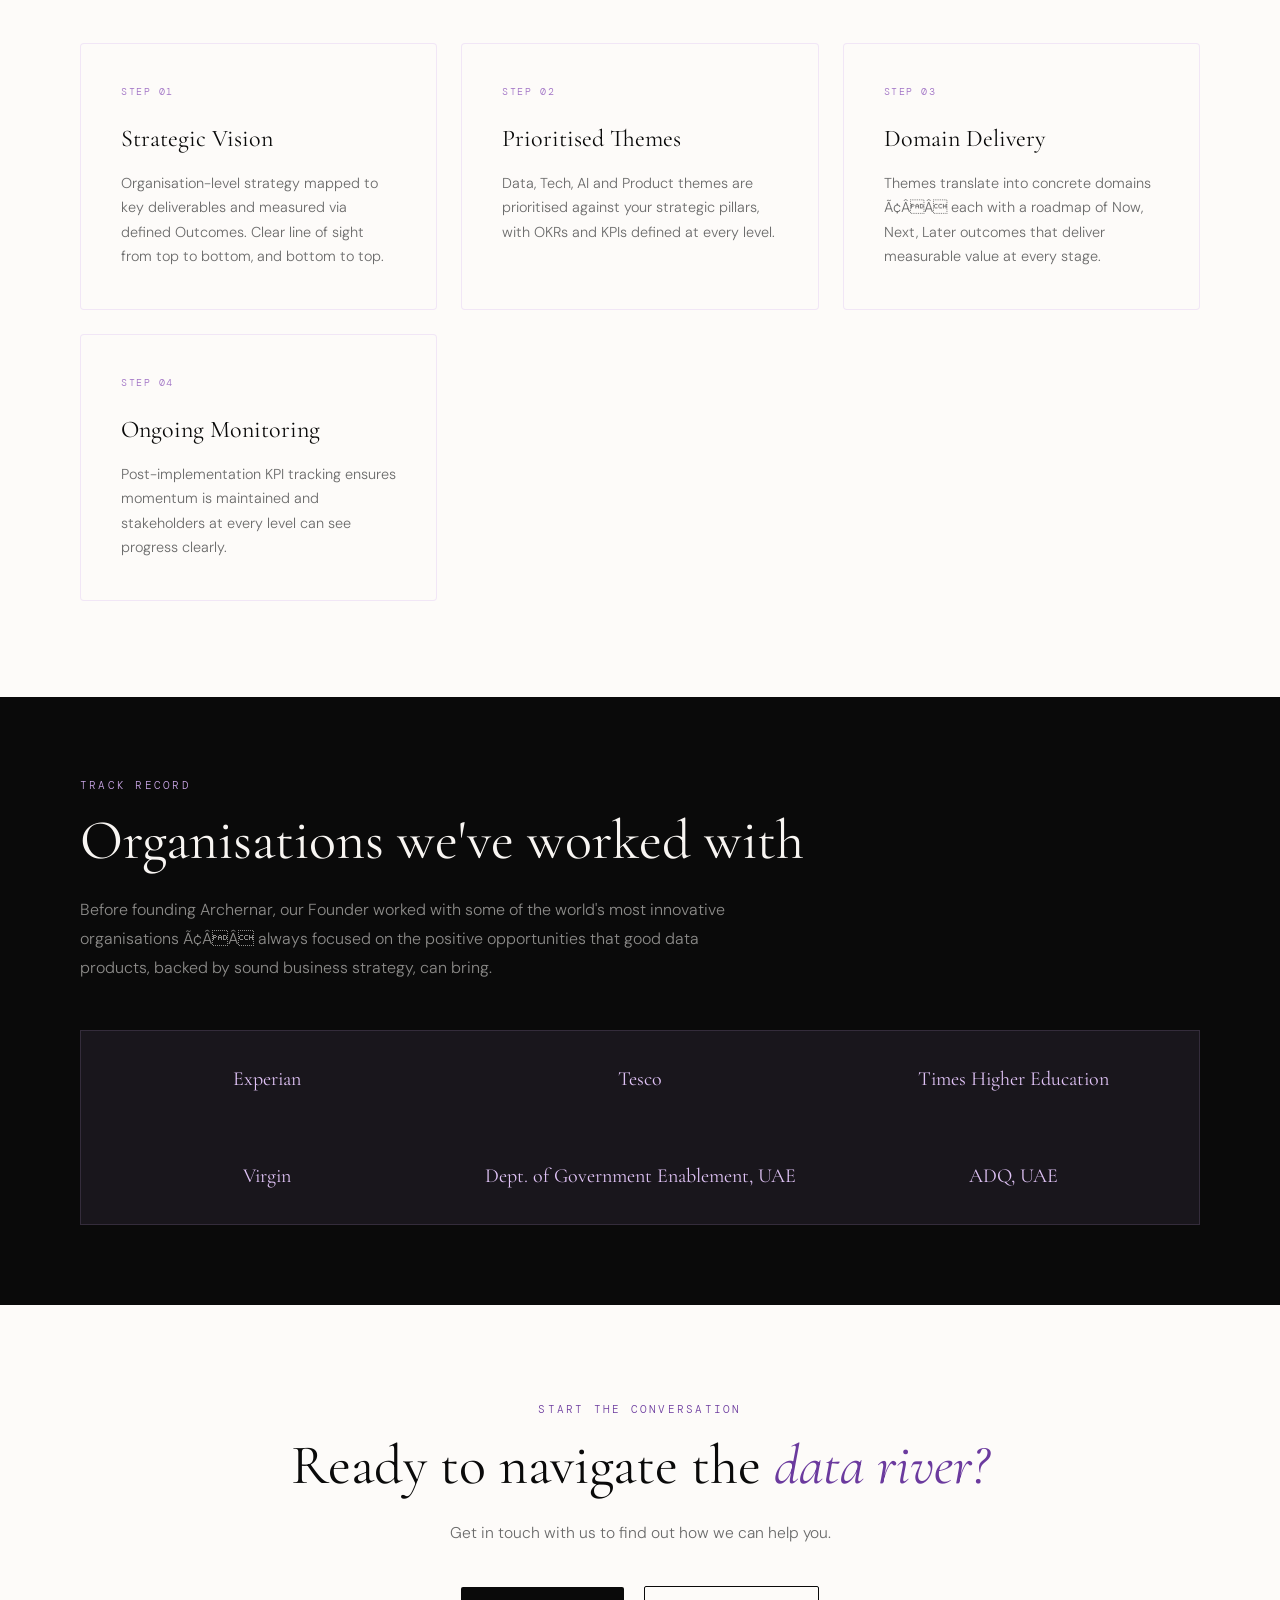
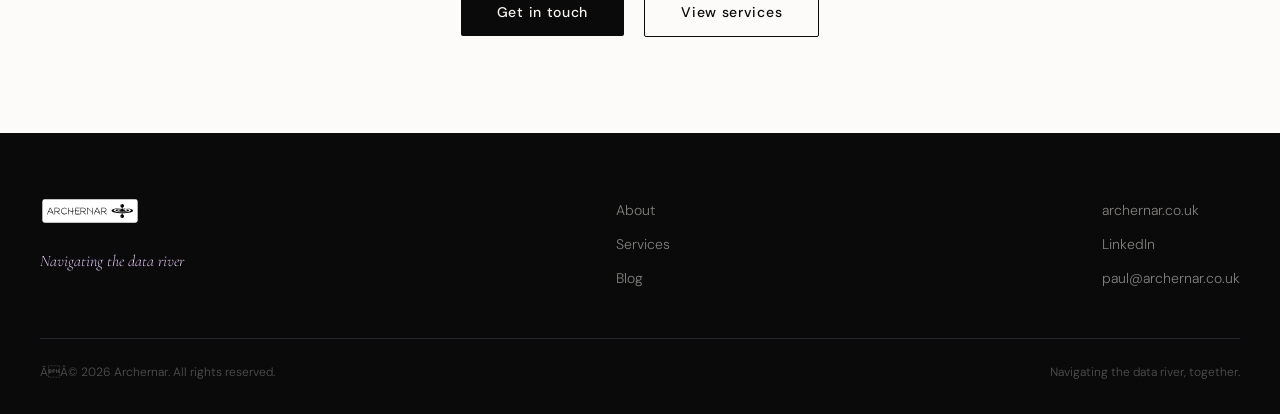
==== commit 2794a95e: "Update about.html" ====
--- a/about.html
+++ b/about.html
@@ -14,11 +14,12 @@
 
   <meta charset="UTF-8" />
   <meta name="viewport" content="width=device-width, initial-scale=1.0" />
-  <title>About â Archernar</title>
+  <title>Archernar</title>
   <meta name="description" content="Archernar helps organisations break the data-technology hype cycle and deliver sustainable, data-informed business change." />
   <link rel="stylesheet" href="style.css" />
+  <link rel="icon" type="image/png" href="favicon.png" />
   <style>
-    /* ââ ABOUT-SPECIFIC ââ */
+    /* Ã¢ÂÂÃ¢ÂÂ ABOUT-SPECIFIC Ã¢ÂÂÃ¢ÂÂ */
 
     .about-split {
       display: grid;
@@ -271,7 +272,7 @@
         Breaking the<br /><em>hype cycle</em>
       </h1>
       <p class="hero-subtitle fade-up fade-up-3">
-        We help organisations navigate the data river â curious yet cautious,
+        We help organisations navigate the data river Ã¢ÂÂ curious yet cautious,
         ambitious yet pragmatic, and always data-informed.
       </p>
     </div>
@@ -294,30 +295,30 @@
           <span class="star-name">Archernar</span>
           <span class="star-meaning">End of the river</span>
           <p class="star-desc">
-            The brightest star in the constellation Eridanus â the longest
-            northâsouth constellation in the sky, lending its name to rivers
+            The brightest star in the constellation Eridanus Ã¢ÂÂ the longest
+            northÃ¢ÂÂsouth constellation in the sky, lending its name to rivers
             in several ancient cities.
           </p>
         </div>
       </div>
       <div class="body-text">
         <blockquote class="vision-quote">
-          "Data, like water, should be life-giving to organisations â if kept clean, safely stored and well managed, it can be."
+          "Data, like water, should be life-giving to organisations Ã¢ÂÂ if kept clean, safely stored and well managed, it can be."
         </blockquote>
         <p>
           Our Founder spent years working with major corporations, start-ups, scale-ups and governments to deliver data products and programmes. Along the way, a pattern emerged: the organisations struggling most weren't short on ambition. They were short on alignment.
         </p>
         <p>
-          There was always a disconnect between business strategy and its execution across the data, technology, and product domains. Just as often, the customer-led innovations of product and data science teams were never properly incorporated back into business strategy. Technology delivery, meanwhile, frequently served neither â leaving innovation teams with the wrong tools and little strategic support.
+          There was always a disconnect between business strategy and its execution across the data, technology, and product domains. Just as often, the customer-led innovations of product and data science teams were never properly incorporated back into business strategy. Technology delivery, meanwhile, frequently served neither Ã¢ÂÂ leaving innovation teams with the wrong tools and little strategic support.
         </p>
         <p>
           <strong>Archernar was founded to change this.</strong>
         </p>
         <p>
-          We help set and inform strategies, plans and backlogs bi-directionally â creating a clear line of sight between organisational goals and the work that delivers them, so every stakeholder can see the value being created and understand their role in it.
+          We help set and inform strategies, plans and backlogs bi-directionally Ã¢ÂÂ creating a clear line of sight between organisational goals and the work that delivers them, so every stakeholder can see the value being created and understand their role in it.
         </p>
         <p>
-          The name Archernar means 'end of the river' â the destination of a long journey. Data, like the river, should flow. It should sustain. And navigated well, it can power valuable economic and social change for all.
+          The name Archernar means 'end of the river' Ã¢ÂÂ the destination of a long journey. Data, like the river, should flow. It should sustain. And navigated well, it can power valuable economic and social change for all.
         </p>
       </div>
     </div>
@@ -340,12 +341,12 @@
         <div class="pillar-item">
           <span class="pillar-num">02</span>
           <span class="pillar-name">Impact</span>
-          <span class="pillar-desc">We recognise the power of programmes that create real change â for businesses, colleagues, customers and citizens.</span>
+          <span class="pillar-desc">We recognise the power of programmes that create real change Ã¢ÂÂ for businesses, colleagues, customers and citizens.</span>
         </div>
         <div class="pillar-item">
           <span class="pillar-num">03</span>
           <span class="pillar-name">Experience</span>
-          <span class="pillar-desc">We understand how and where they can go wrong â especially when data is a critical element.</span>
+          <span class="pillar-desc">We understand how and where they can go wrong Ã¢ÂÂ especially when data is a critical element.</span>
         </div>
         <div class="pillar-item">
           <span class="pillar-num">04</span>
@@ -359,9 +360,9 @@
   <!-- HOW WE WORK -->
   <section>
     <p class="section-label">Innovation &lt;&gt; Implementation &lt;&gt; Inspiration</p>
-    <h2 class="section-title">The Archernar <em>Strategy Systemâ¢</em></h2>
+    <h2 class="section-title">The Archernar <em>Strategy SystemÃ¢ÂÂ¢</em></h2>
     <p class="section-body" style="margin-bottom:3rem;">
-      We developed a proprietary approach to mapping your aims to real activity and providing clear measures of progress to all stakeholders â with a flexible model that can support Data, Product, Technology, AI and People programmes.
+      We developed a proprietary approach to mapping your aims to real activity and providing clear measures of progress to all stakeholders Ã¢ÂÂ with a flexible model that can support Data, Product, Technology, AI and People programmes.
     </p>
     <div class="card-grid">
       <div class="card">
@@ -377,7 +378,7 @@
       <div class="card">
         <p class="card-number">STEP 03</p>
         <h3 class="card-title">Domain Delivery</h3>
-        <p class="card-body">Themes translate into concrete domains â each with a roadmap of Now, Next, Later outcomes that deliver measurable value at every stage.</p>
+        <p class="card-body">Themes translate into concrete domains Ã¢ÂÂ each with a roadmap of Now, Next, Later outcomes that deliver measurable value at every stage.</p>
       </div>
       <div class="card">
         <p class="card-number">STEP 04</p>
@@ -393,7 +394,7 @@
       <p class="section-label">Track record</p>
       <h2 class="section-title">Organisations we've worked with</h2>
       <p class="section-body">
-        Before founding Archernar, our Founder worked with some of the world's most innovative organisations â always focused on the positive opportunities that good data products, backed by sound business strategy, can bring.
+        Before founding Archernar, our Founder worked with some of the world's most innovative organisations Ã¢ÂÂ always focused on the positive opportunities that good data products, backed by sound business strategy, can bring.
       </p>
       <div class="client-grid" style="margin-top:3rem;background:rgba(204,168,233,0.08);border-color:rgba(204,168,233,0.15);">
         <div class="client-cell" style="background:transparent;">
@@ -448,7 +449,7 @@
       </ul>
     </div>
     <div class="footer-bottom">
-      <span>Â© 2026 Archernar. All rights reserved.</span>
+      <span>ÃÂ© 2026 Archernar. All rights reserved.</span>
       <span>Navigating the data river, together.</span>
     </div>
   </footer>
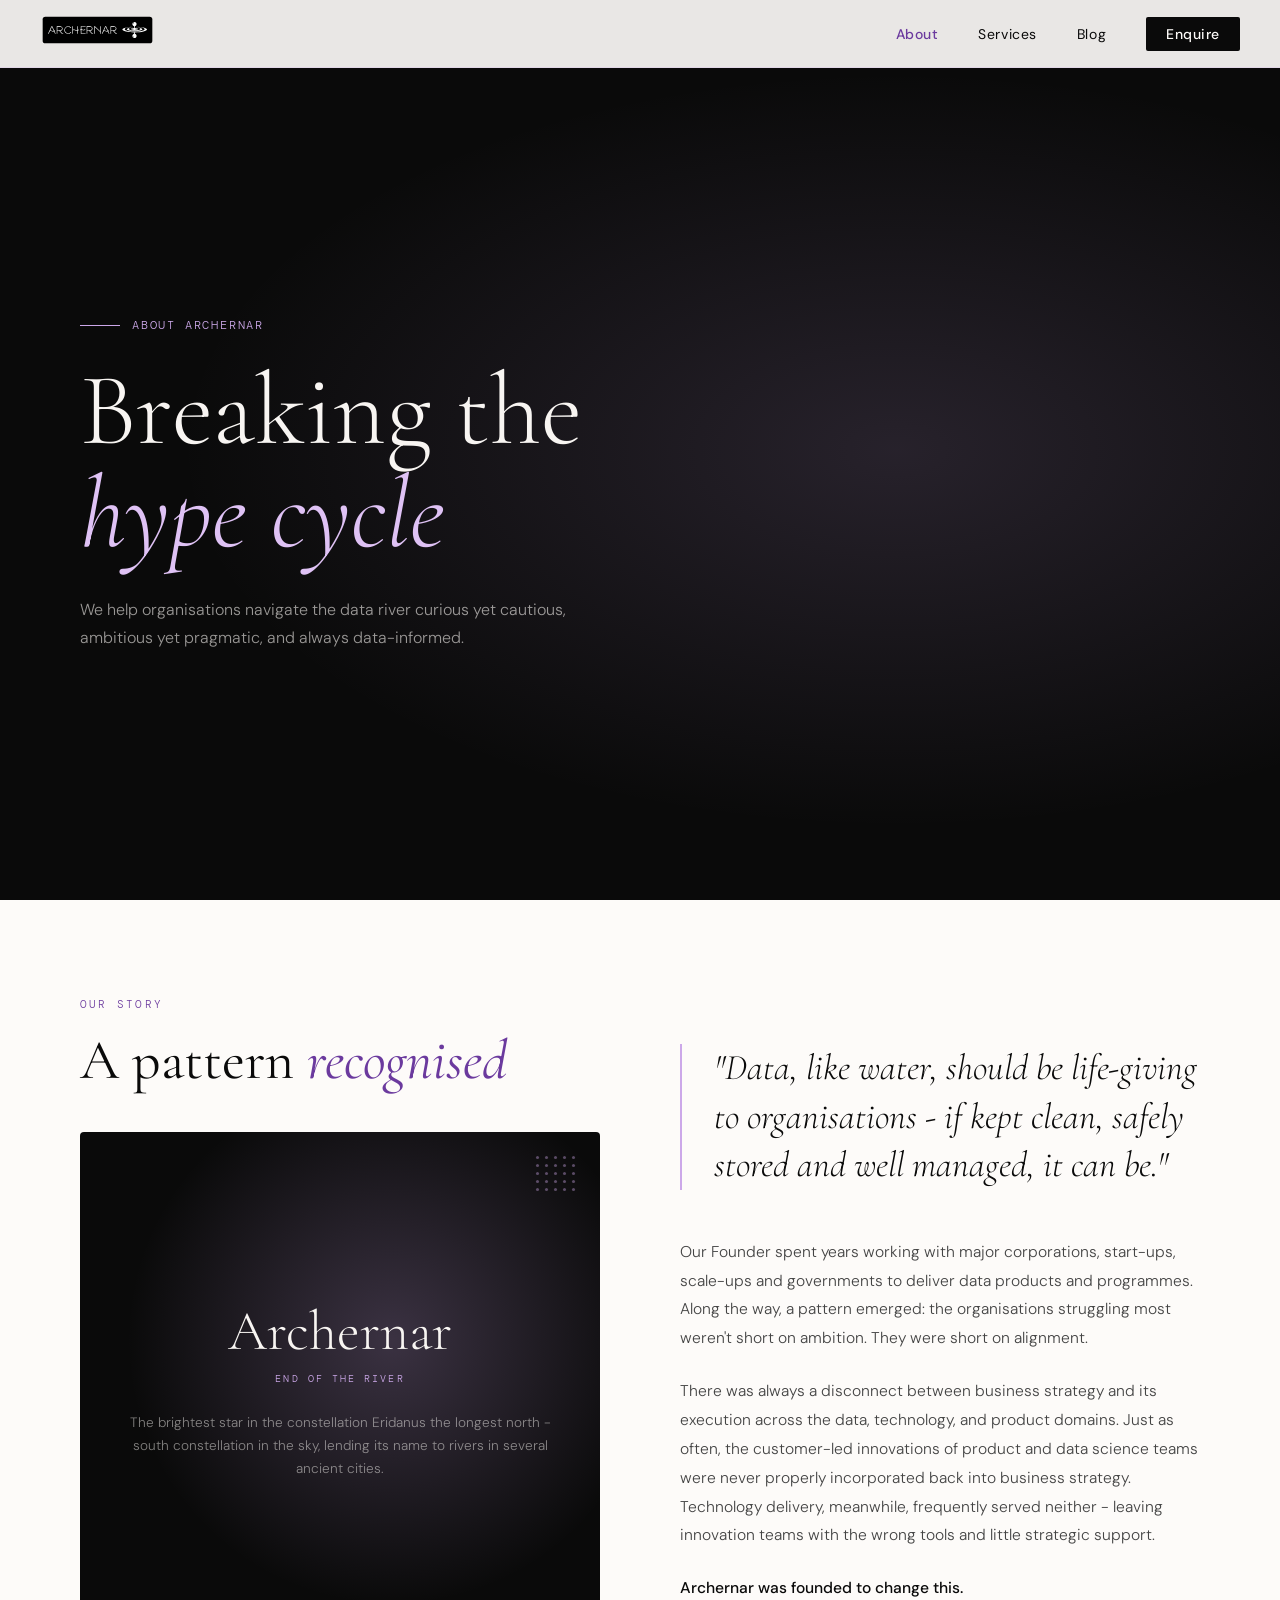
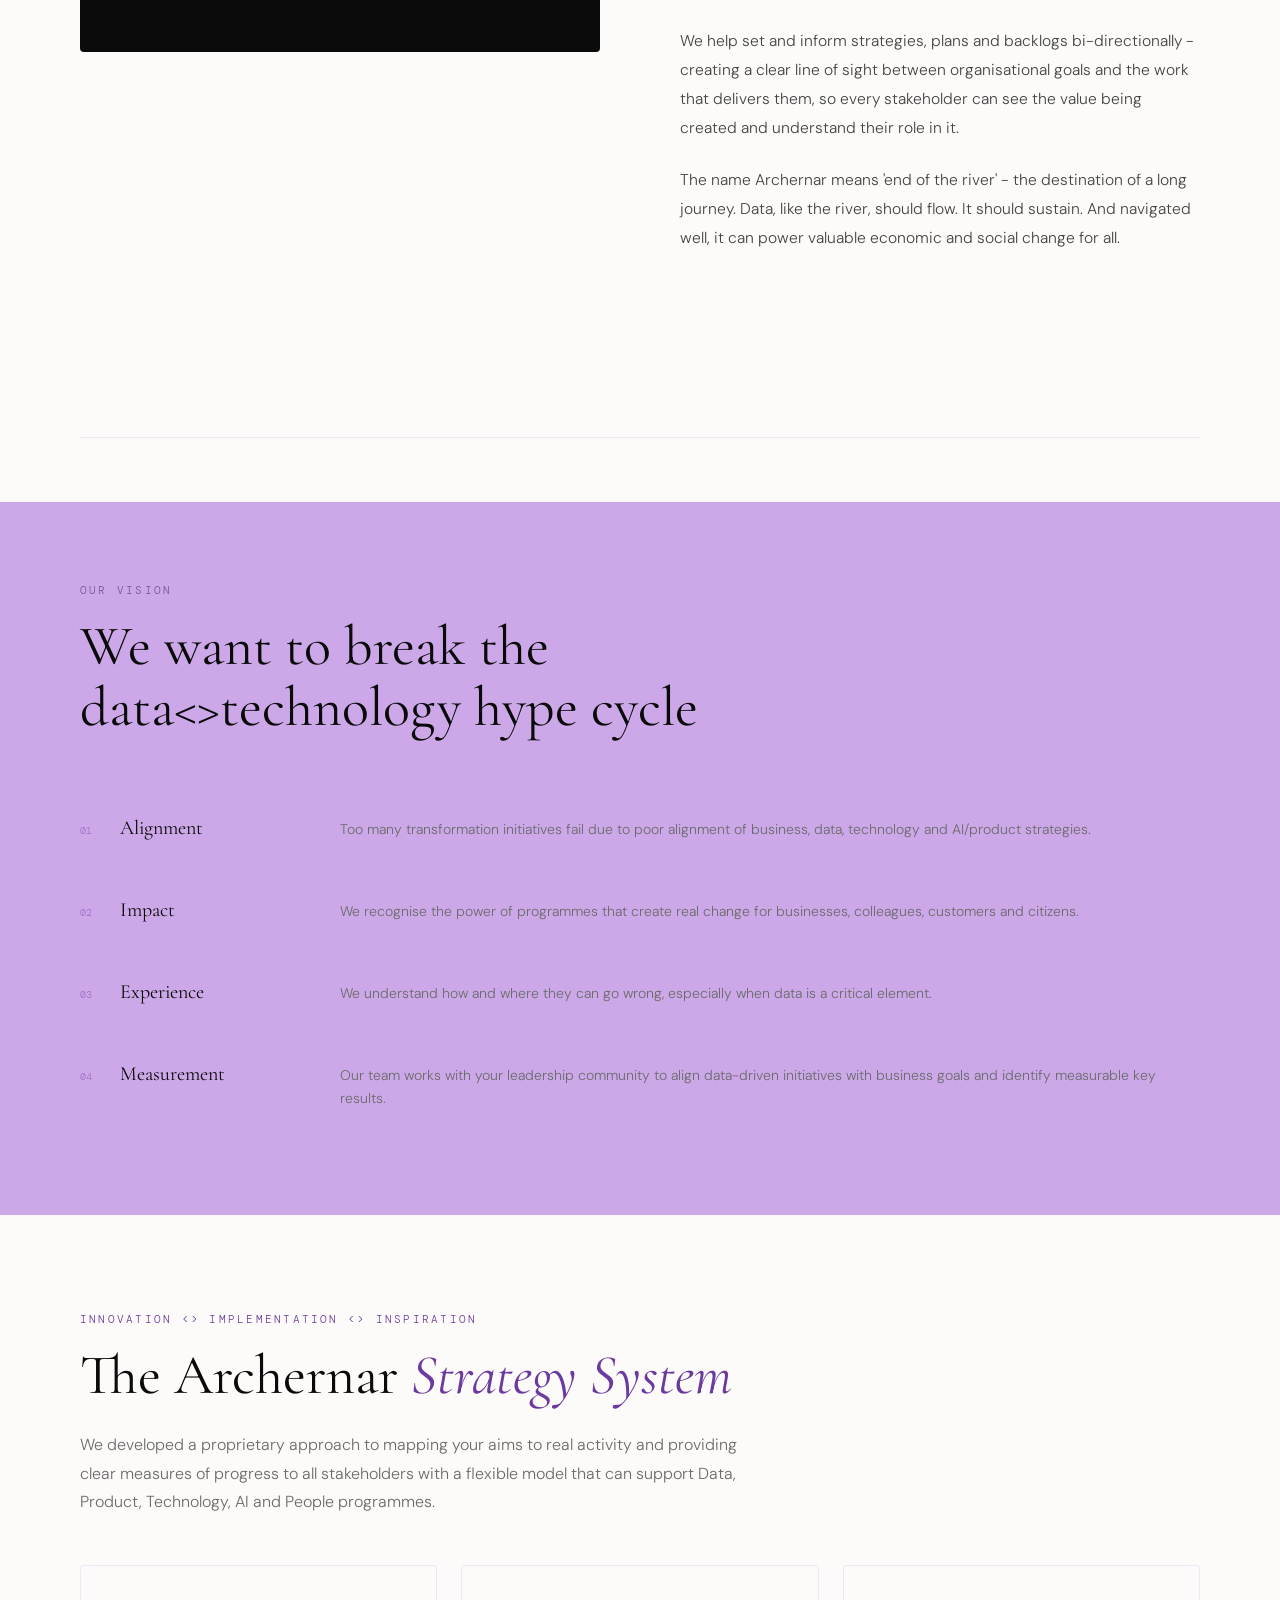
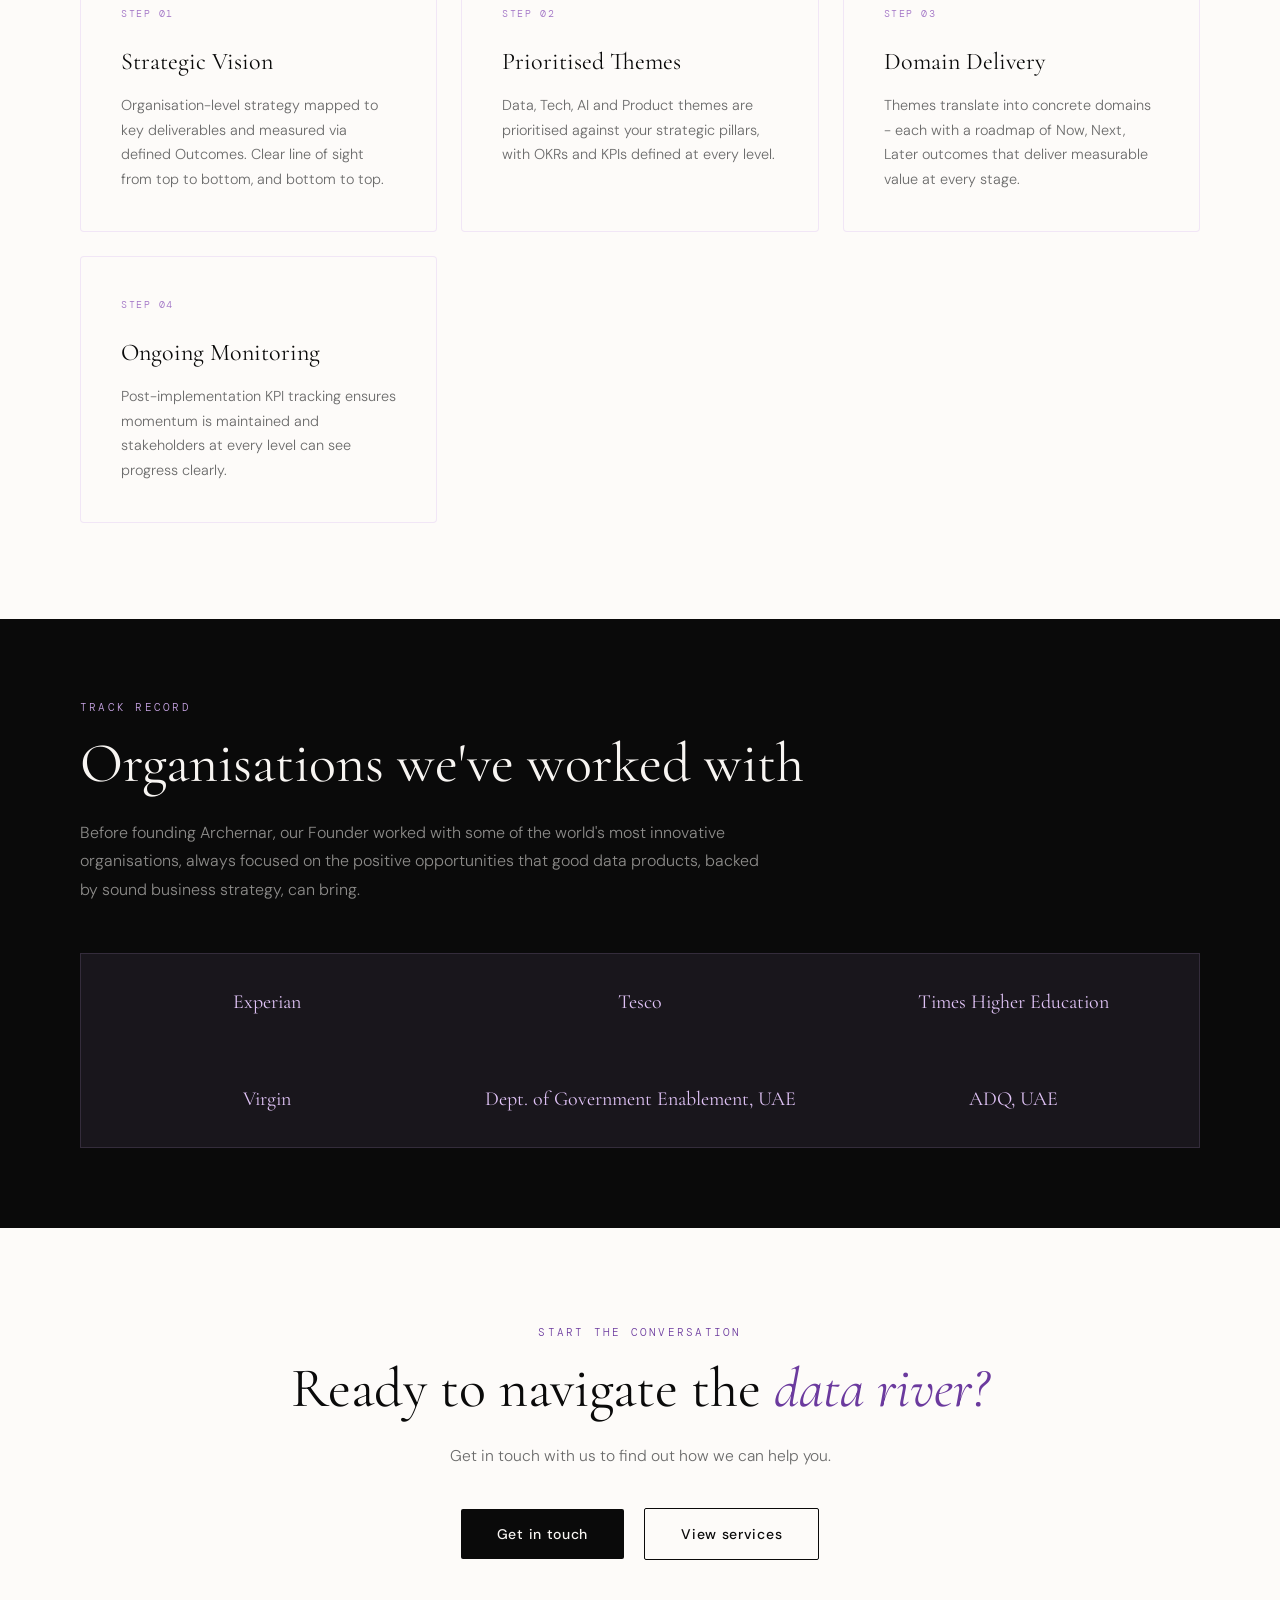
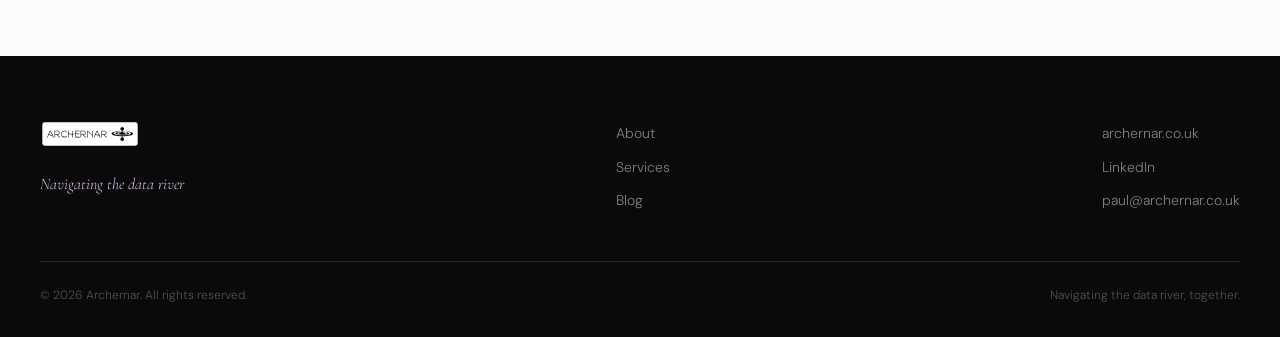
==== commit 7a195ee5: "Update about.html Removal of Ã¢ÂÂ characters" ====
--- a/about.html
+++ b/about.html
@@ -272,7 +272,7 @@
         Breaking the<br /><em>hype cycle</em>
       </h1>
       <p class="hero-subtitle fade-up fade-up-3">
-        We help organisations navigate the data river Ã¢ÂÂ curious yet cautious,
+        We help organisations navigate the data river curious yet cautious,
         ambitious yet pragmatic, and always data-informed.
       </p>
     </div>
@@ -295,30 +295,30 @@
           <span class="star-name">Archernar</span>
           <span class="star-meaning">End of the river</span>
           <p class="star-desc">
-            The brightest star in the constellation Eridanus Ã¢ÂÂ the longest
-            northÃ¢ÂÂsouth constellation in the sky, lending its name to rivers
+            The brightest star in the constellation Eridanus the longest
+            north - south constellation in the sky, lending its name to rivers
             in several ancient cities.
           </p>
         </div>
       </div>
       <div class="body-text">
         <blockquote class="vision-quote">
-          "Data, like water, should be life-giving to organisations Ã¢ÂÂ if kept clean, safely stored and well managed, it can be."
+          "Data, like water, should be life-giving to organisations - if kept clean, safely stored and well managed, it can be."
         </blockquote>
         <p>
           Our Founder spent years working with major corporations, start-ups, scale-ups and governments to deliver data products and programmes. Along the way, a pattern emerged: the organisations struggling most weren't short on ambition. They were short on alignment.
         </p>
         <p>
-          There was always a disconnect between business strategy and its execution across the data, technology, and product domains. Just as often, the customer-led innovations of product and data science teams were never properly incorporated back into business strategy. Technology delivery, meanwhile, frequently served neither Ã¢ÂÂ leaving innovation teams with the wrong tools and little strategic support.
+          There was always a disconnect between business strategy and its execution across the data, technology, and product domains. Just as often, the customer-led innovations of product and data science teams were never properly incorporated back into business strategy. Technology delivery, meanwhile, frequently served neither - leaving innovation teams with the wrong tools and little strategic support.
         </p>
         <p>
           <strong>Archernar was founded to change this.</strong>
         </p>
         <p>
-          We help set and inform strategies, plans and backlogs bi-directionally Ã¢ÂÂ creating a clear line of sight between organisational goals and the work that delivers them, so every stakeholder can see the value being created and understand their role in it.
+          We help set and inform strategies, plans and backlogs bi-directionally - creating a clear line of sight between organisational goals and the work that delivers them, so every stakeholder can see the value being created and understand their role in it.
         </p>
         <p>
-          The name Archernar means 'end of the river' Ã¢ÂÂ the destination of a long journey. Data, like the river, should flow. It should sustain. And navigated well, it can power valuable economic and social change for all.
+          The name Archernar means 'end of the river' - the destination of a long journey. Data, like the river, should flow. It should sustain. And navigated well, it can power valuable economic and social change for all.
         </p>
       </div>
     </div>
@@ -341,12 +341,12 @@
         <div class="pillar-item">
           <span class="pillar-num">02</span>
           <span class="pillar-name">Impact</span>
-          <span class="pillar-desc">We recognise the power of programmes that create real change Ã¢ÂÂ for businesses, colleagues, customers and citizens.</span>
+          <span class="pillar-desc">We recognise the power of programmes that create real change for businesses, colleagues, customers and citizens.</span>
         </div>
         <div class="pillar-item">
           <span class="pillar-num">03</span>
           <span class="pillar-name">Experience</span>
-          <span class="pillar-desc">We understand how and where they can go wrong Ã¢ÂÂ especially when data is a critical element.</span>
+          <span class="pillar-desc">We understand how and where they can go wrong, especially when data is a critical element.</span>
         </div>
         <div class="pillar-item">
           <span class="pillar-num">04</span>
@@ -360,9 +360,9 @@
   <!-- HOW WE WORK -->
   <section>
     <p class="section-label">Innovation &lt;&gt; Implementation &lt;&gt; Inspiration</p>
-    <h2 class="section-title">The Archernar <em>Strategy SystemÃ¢ÂÂ¢</em></h2>
+    <h2 class="section-title">The Archernar <em>Strategy System</em></h2>
     <p class="section-body" style="margin-bottom:3rem;">
-      We developed a proprietary approach to mapping your aims to real activity and providing clear measures of progress to all stakeholders Ã¢ÂÂ with a flexible model that can support Data, Product, Technology, AI and People programmes.
+      We developed a proprietary approach to mapping your aims to real activity and providing clear measures of progress to all stakeholders with a flexible model that can support Data, Product, Technology, AI and People programmes.
     </p>
     <div class="card-grid">
       <div class="card">
@@ -378,7 +378,7 @@
       <div class="card">
         <p class="card-number">STEP 03</p>
         <h3 class="card-title">Domain Delivery</h3>
-        <p class="card-body">Themes translate into concrete domains Ã¢ÂÂ each with a roadmap of Now, Next, Later outcomes that deliver measurable value at every stage.</p>
+        <p class="card-body">Themes translate into concrete domains - each with a roadmap of Now, Next, Later outcomes that deliver measurable value at every stage.</p>
       </div>
       <div class="card">
         <p class="card-number">STEP 04</p>
@@ -394,7 +394,7 @@
       <p class="section-label">Track record</p>
       <h2 class="section-title">Organisations we've worked with</h2>
       <p class="section-body">
-        Before founding Archernar, our Founder worked with some of the world's most innovative organisations Ã¢ÂÂ always focused on the positive opportunities that good data products, backed by sound business strategy, can bring.
+        Before founding Archernar, our Founder worked with some of the world's most innovative organisations, always focused on the positive opportunities that good data products, backed by sound business strategy, can bring.
       </p>
       <div class="client-grid" style="margin-top:3rem;background:rgba(204,168,233,0.08);border-color:rgba(204,168,233,0.15);">
         <div class="client-cell" style="background:transparent;">
@@ -449,7 +449,7 @@
       </ul>
     </div>
     <div class="footer-bottom">
-      <span>ÃÂ© 2026 Archernar. All rights reserved.</span>
+      <span>© 2026 Archernar. All rights reserved.</span>
       <span>Navigating the data river, together.</span>
     </div>
   </footer>
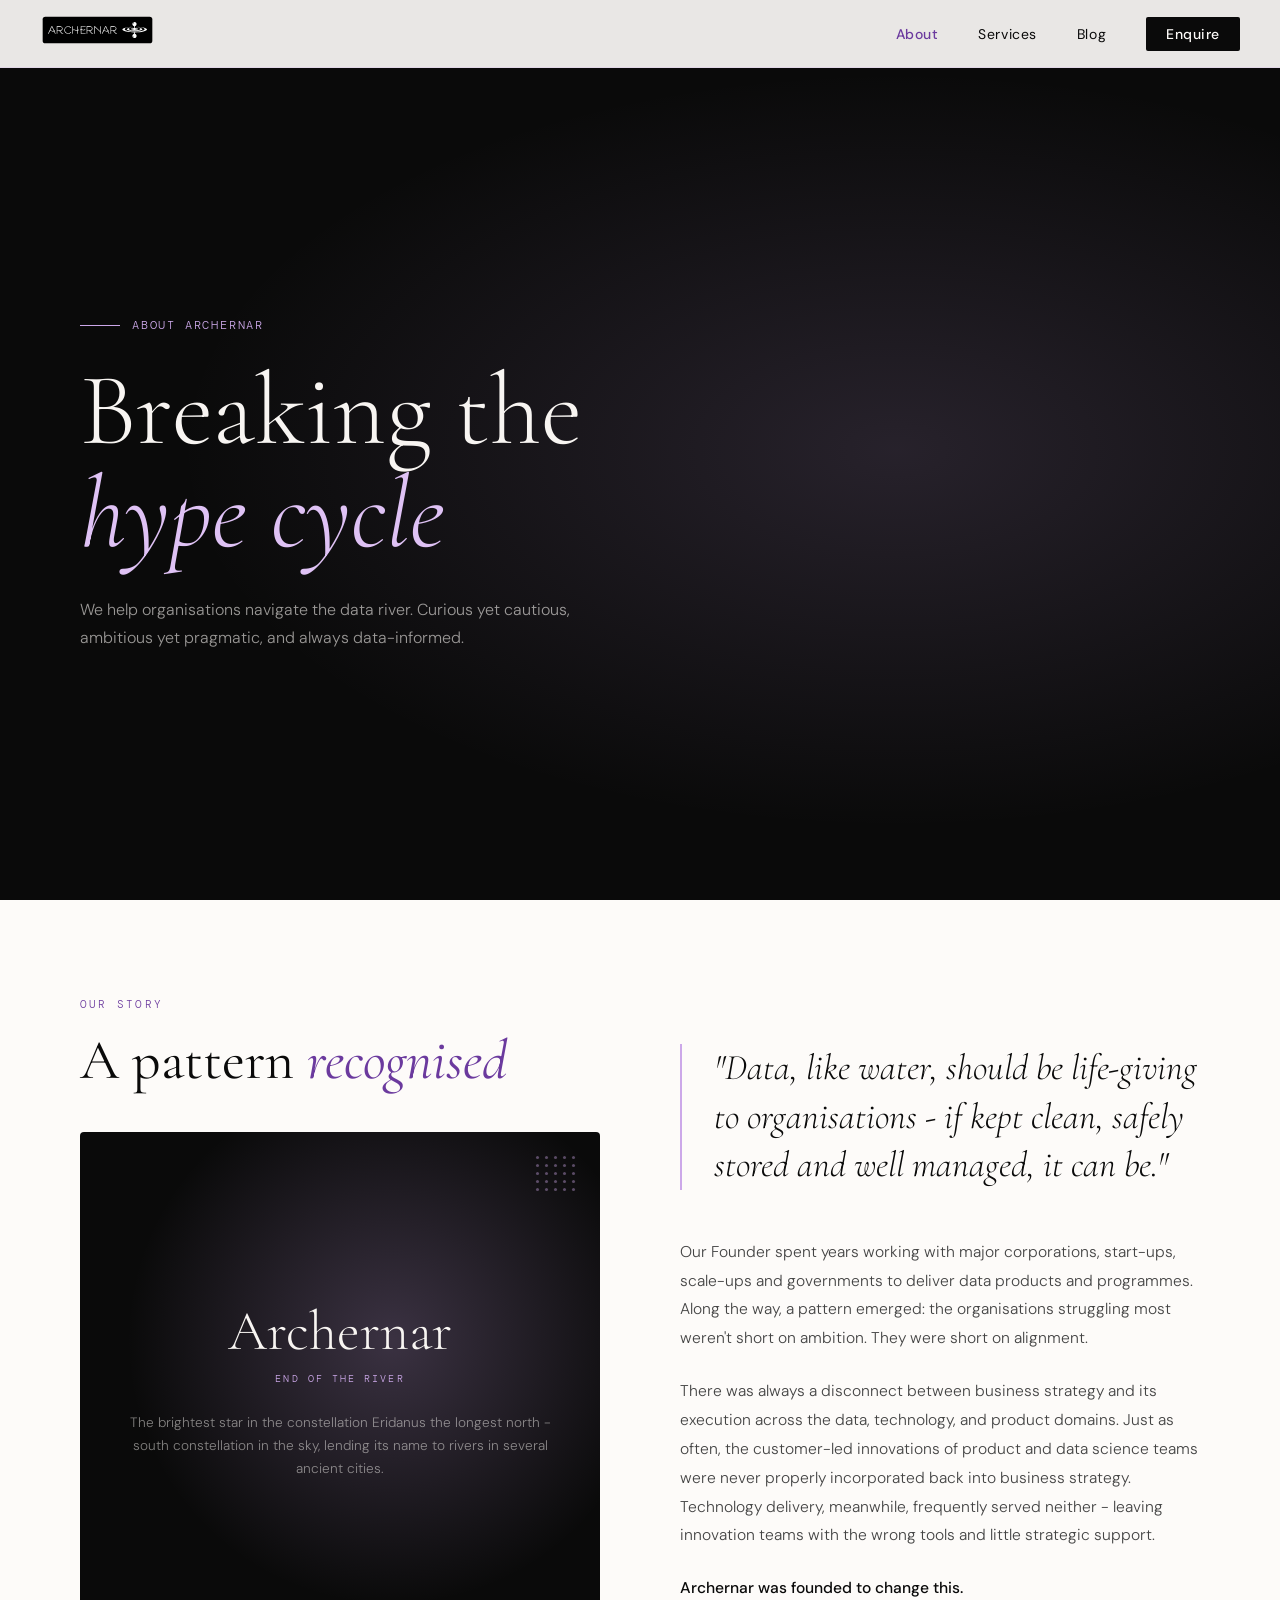
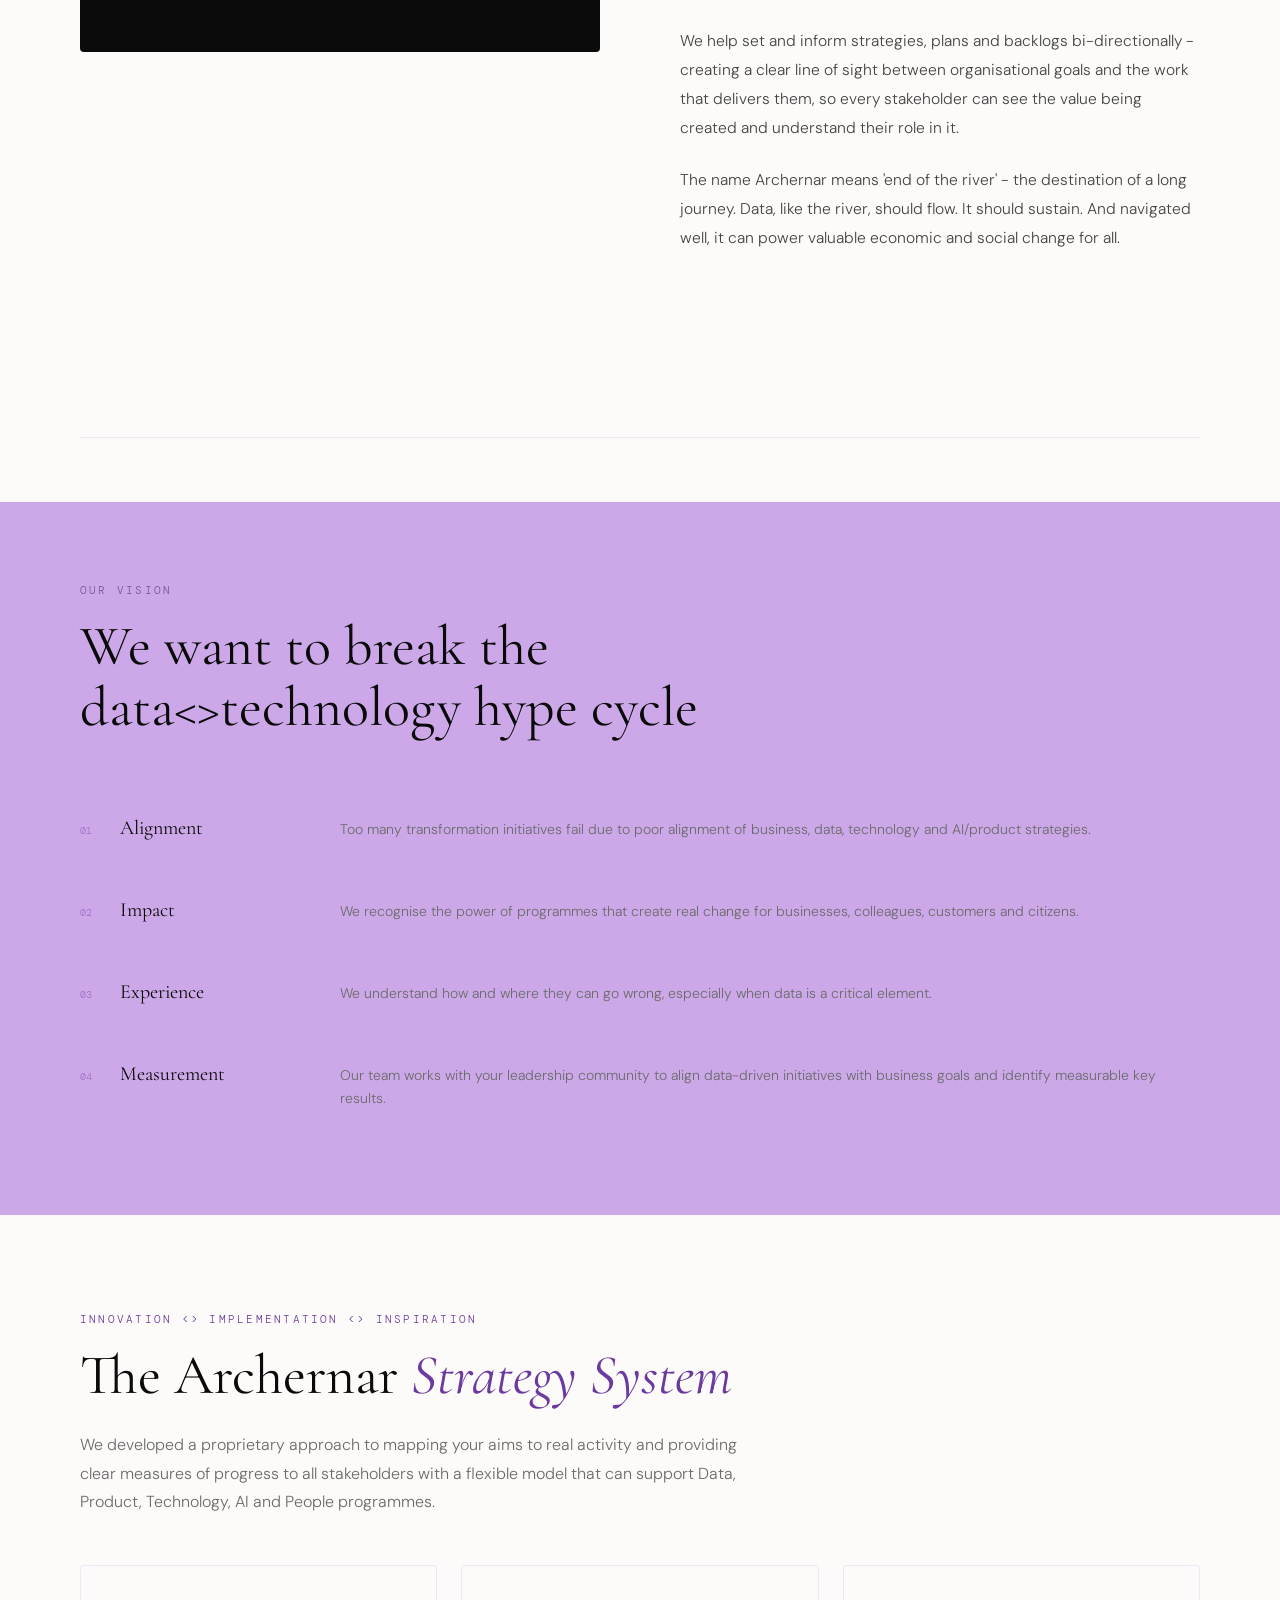
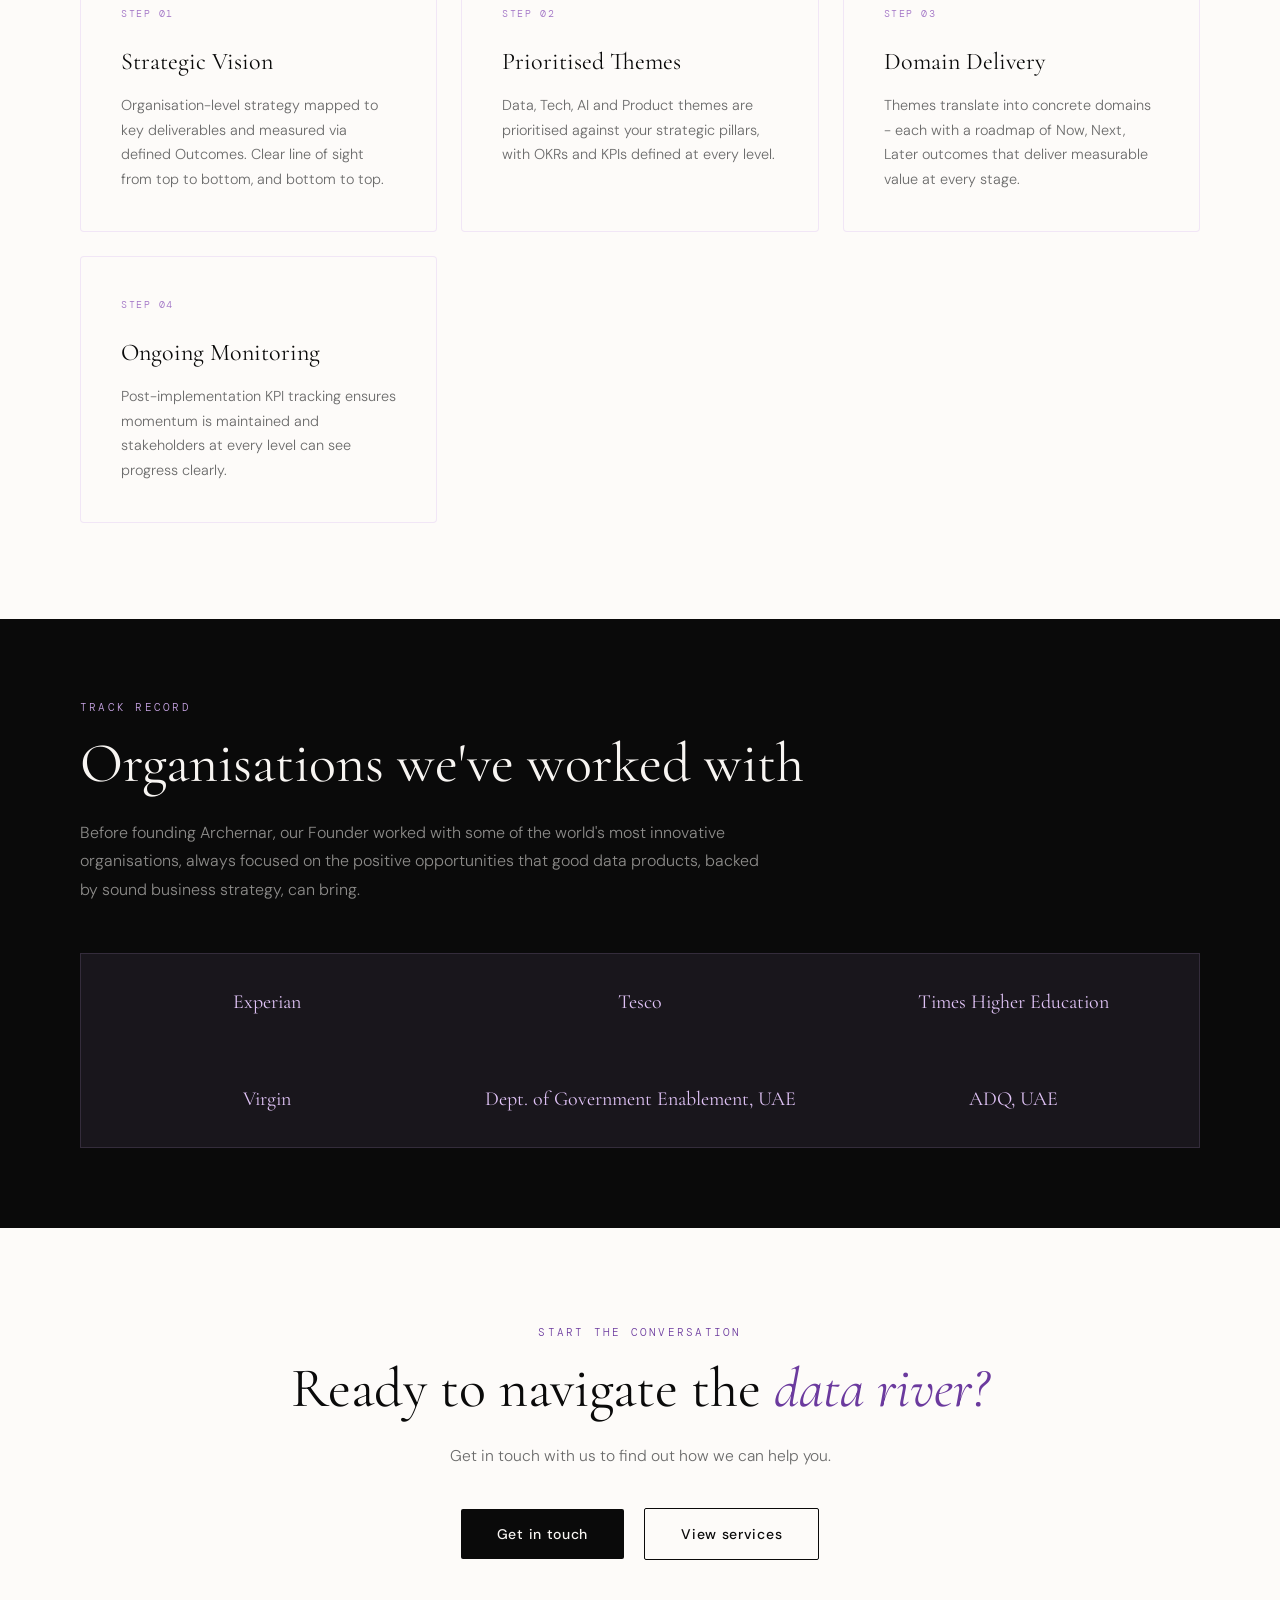
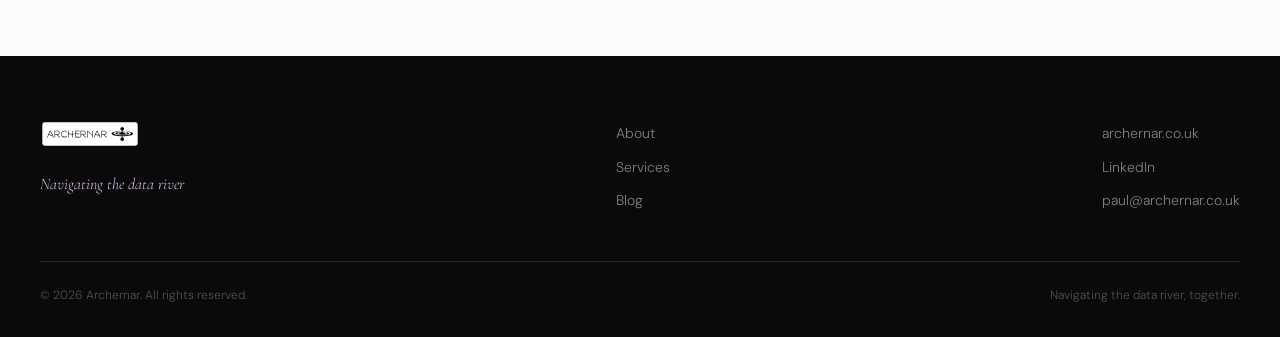
==== commit ebd53ab9: "Update about.html" ====
--- a/about.html
+++ b/about.html
@@ -272,7 +272,7 @@
         Breaking the<br /><em>hype cycle</em>
       </h1>
       <p class="hero-subtitle fade-up fade-up-3">
-        We help organisations navigate the data river curious yet cautious,
+        We help organisations navigate the data river. Curious yet cautious,
         ambitious yet pragmatic, and always data-informed.
       </p>
     </div>
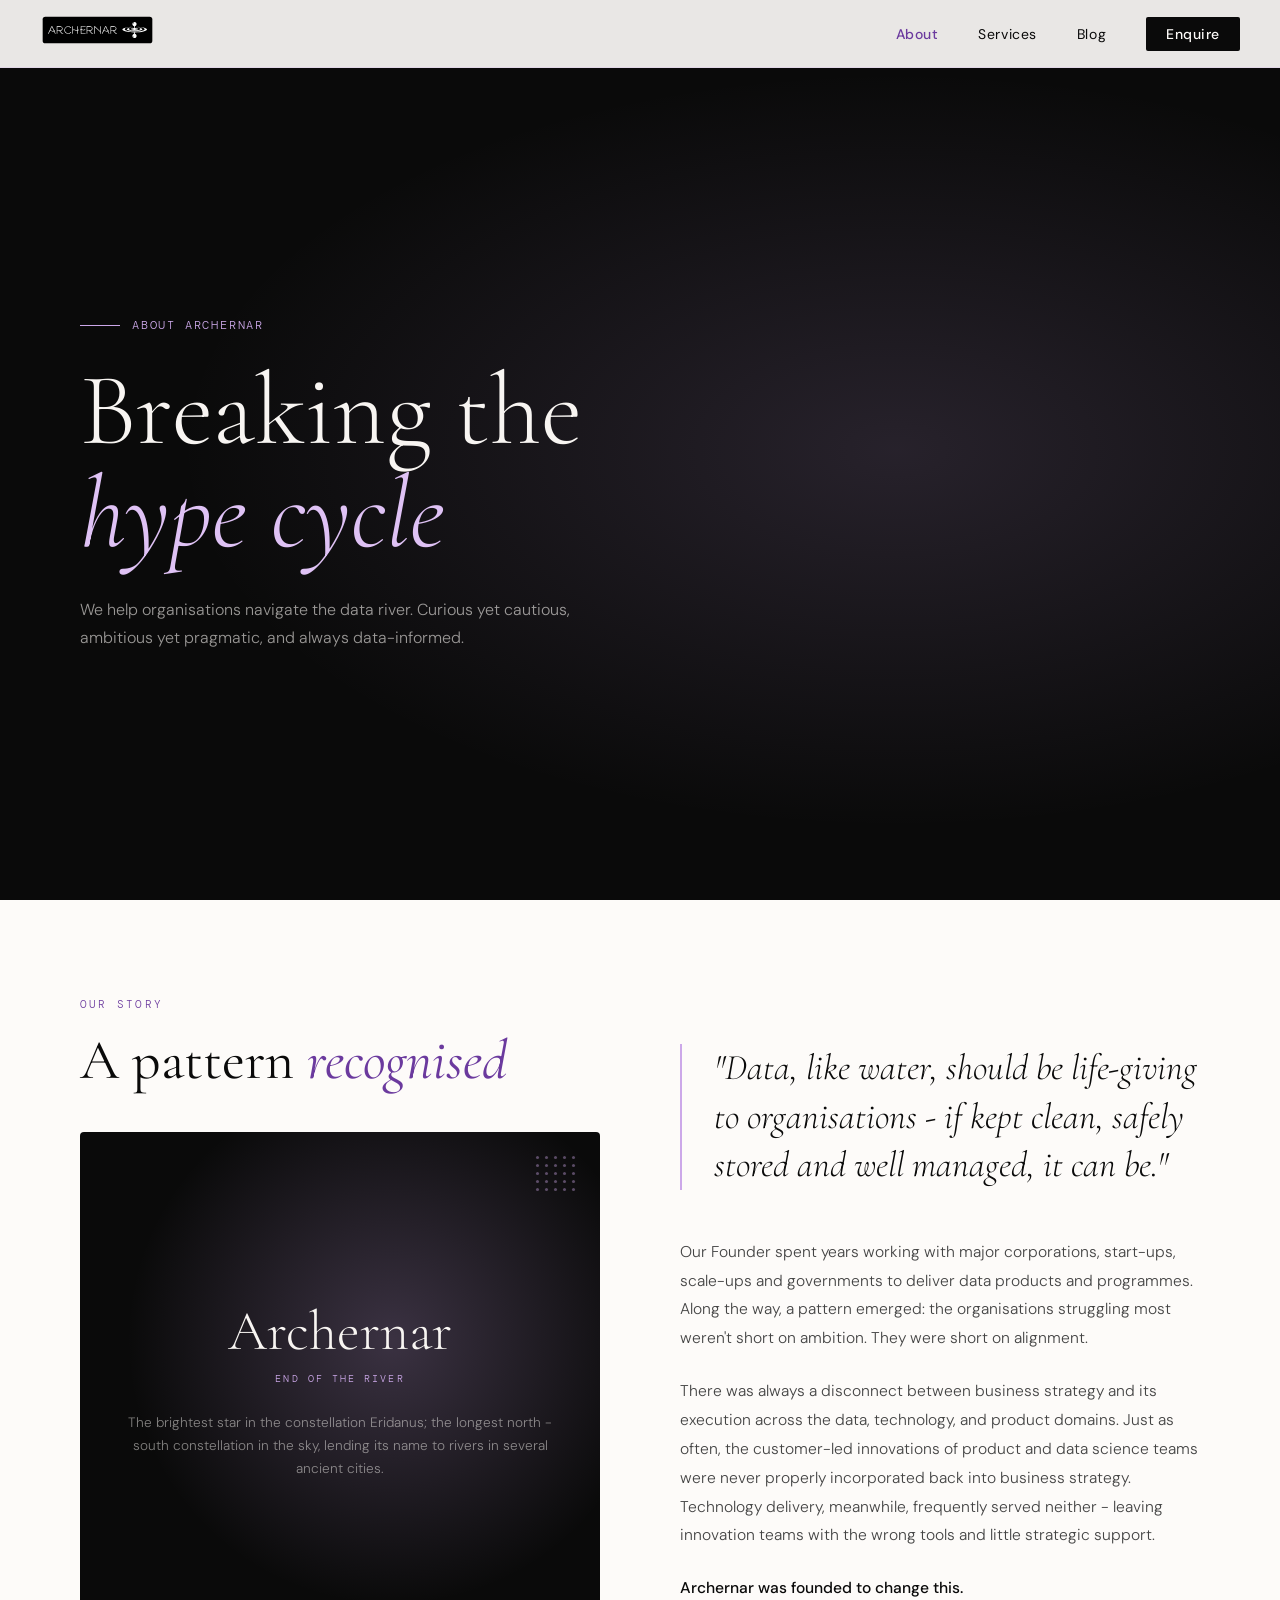
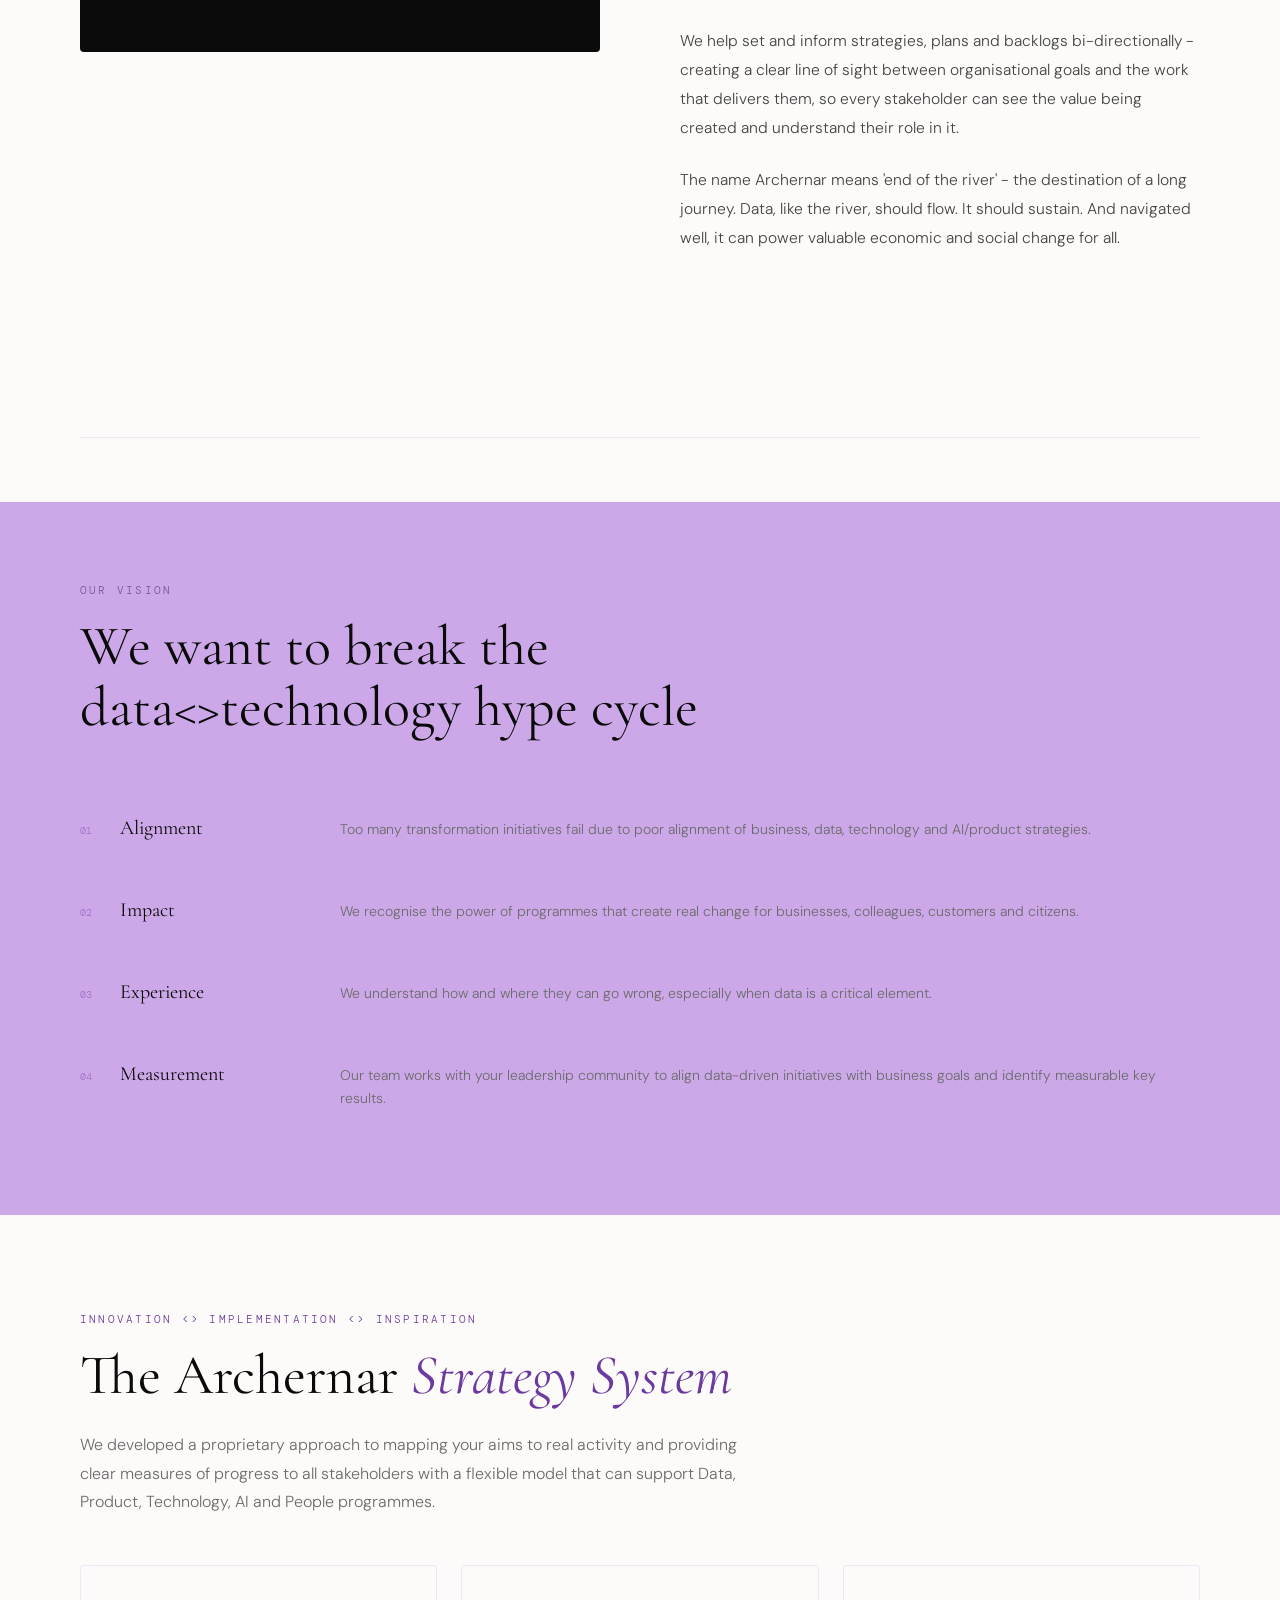
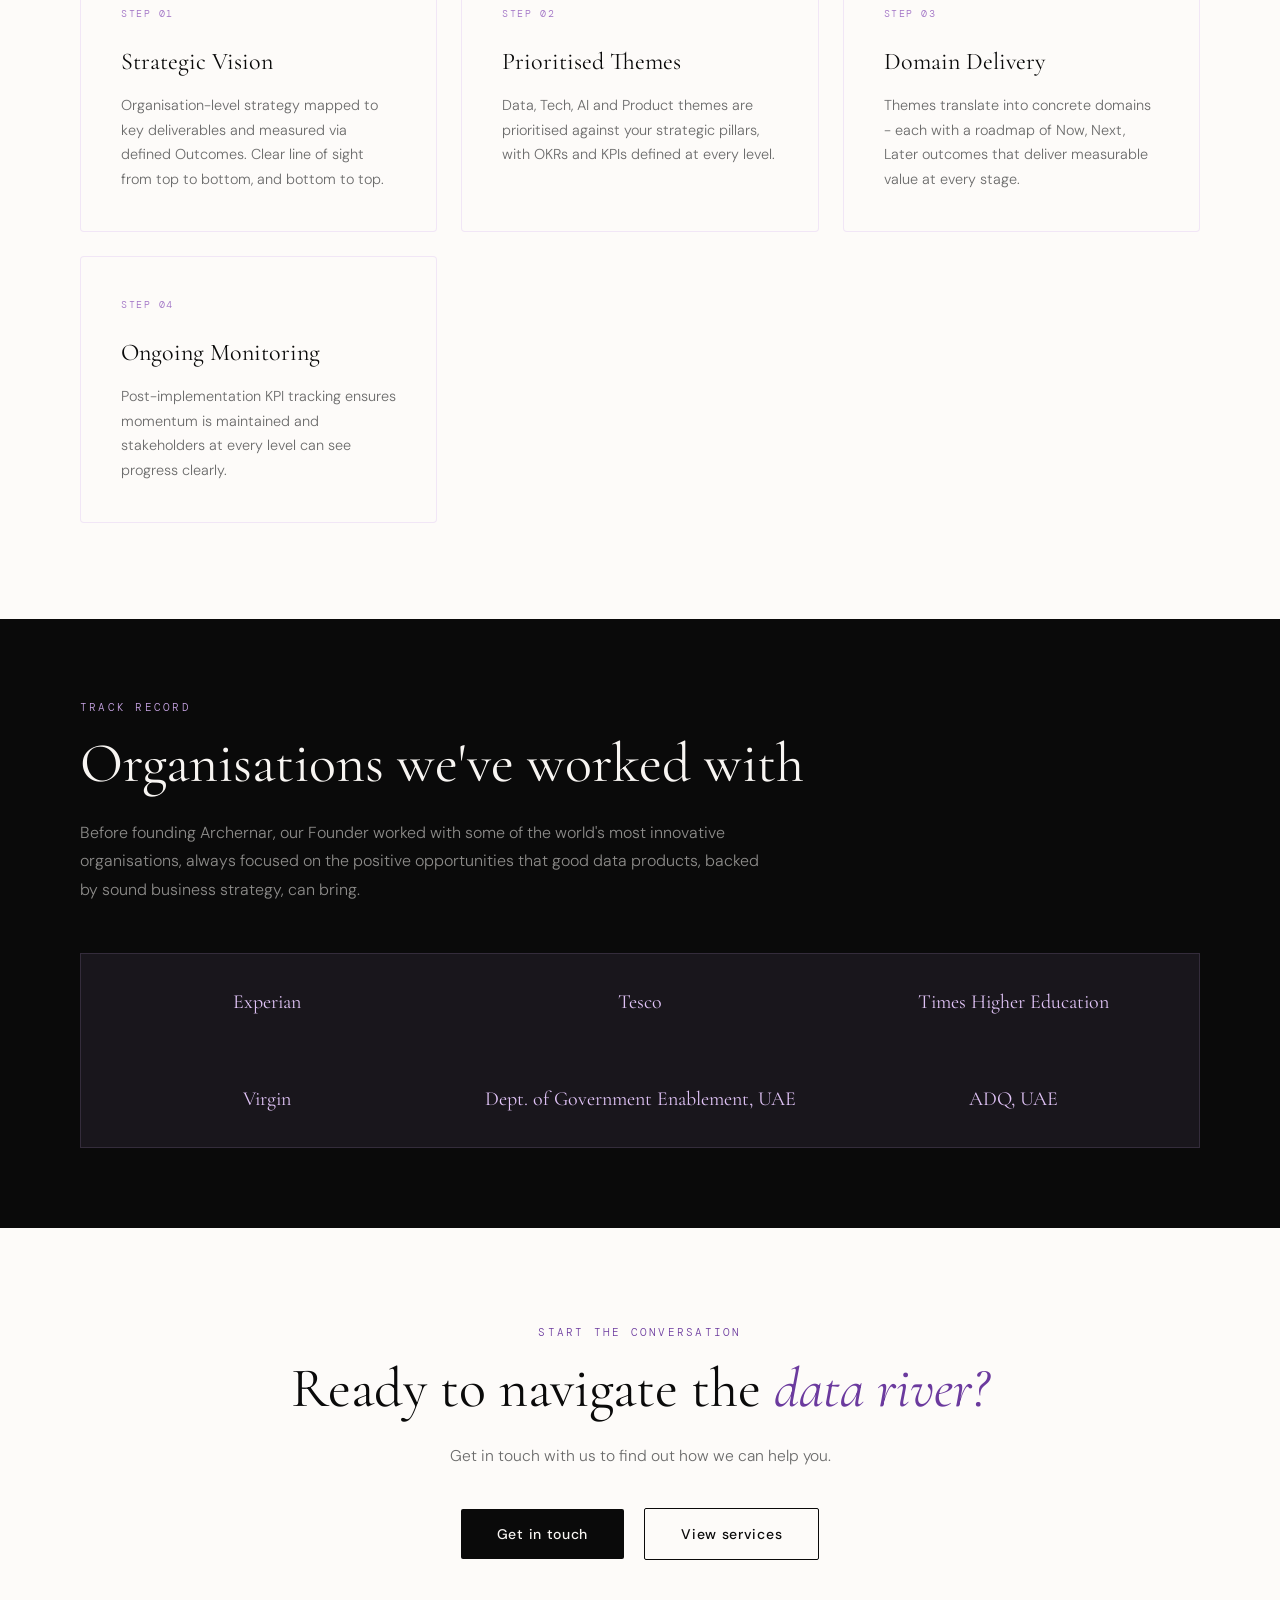
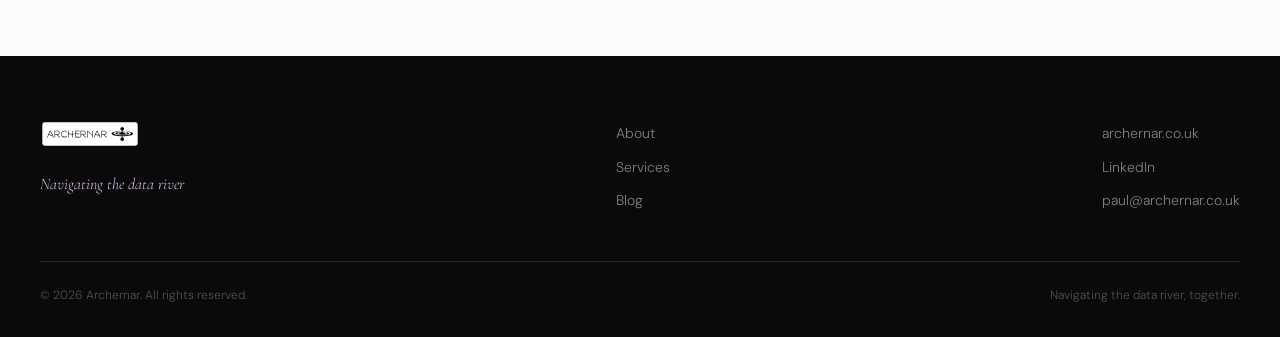
==== commit 2ff20c94: "Update about.html" ====
--- a/about.html
+++ b/about.html
@@ -295,7 +295,7 @@
           <span class="star-name">Archernar</span>
           <span class="star-meaning">End of the river</span>
           <p class="star-desc">
-            The brightest star in the constellation Eridanus the longest
+            The brightest star in the constellation Eridanus; the longest
             north - south constellation in the sky, lending its name to rivers
             in several ancient cities.
           </p>
